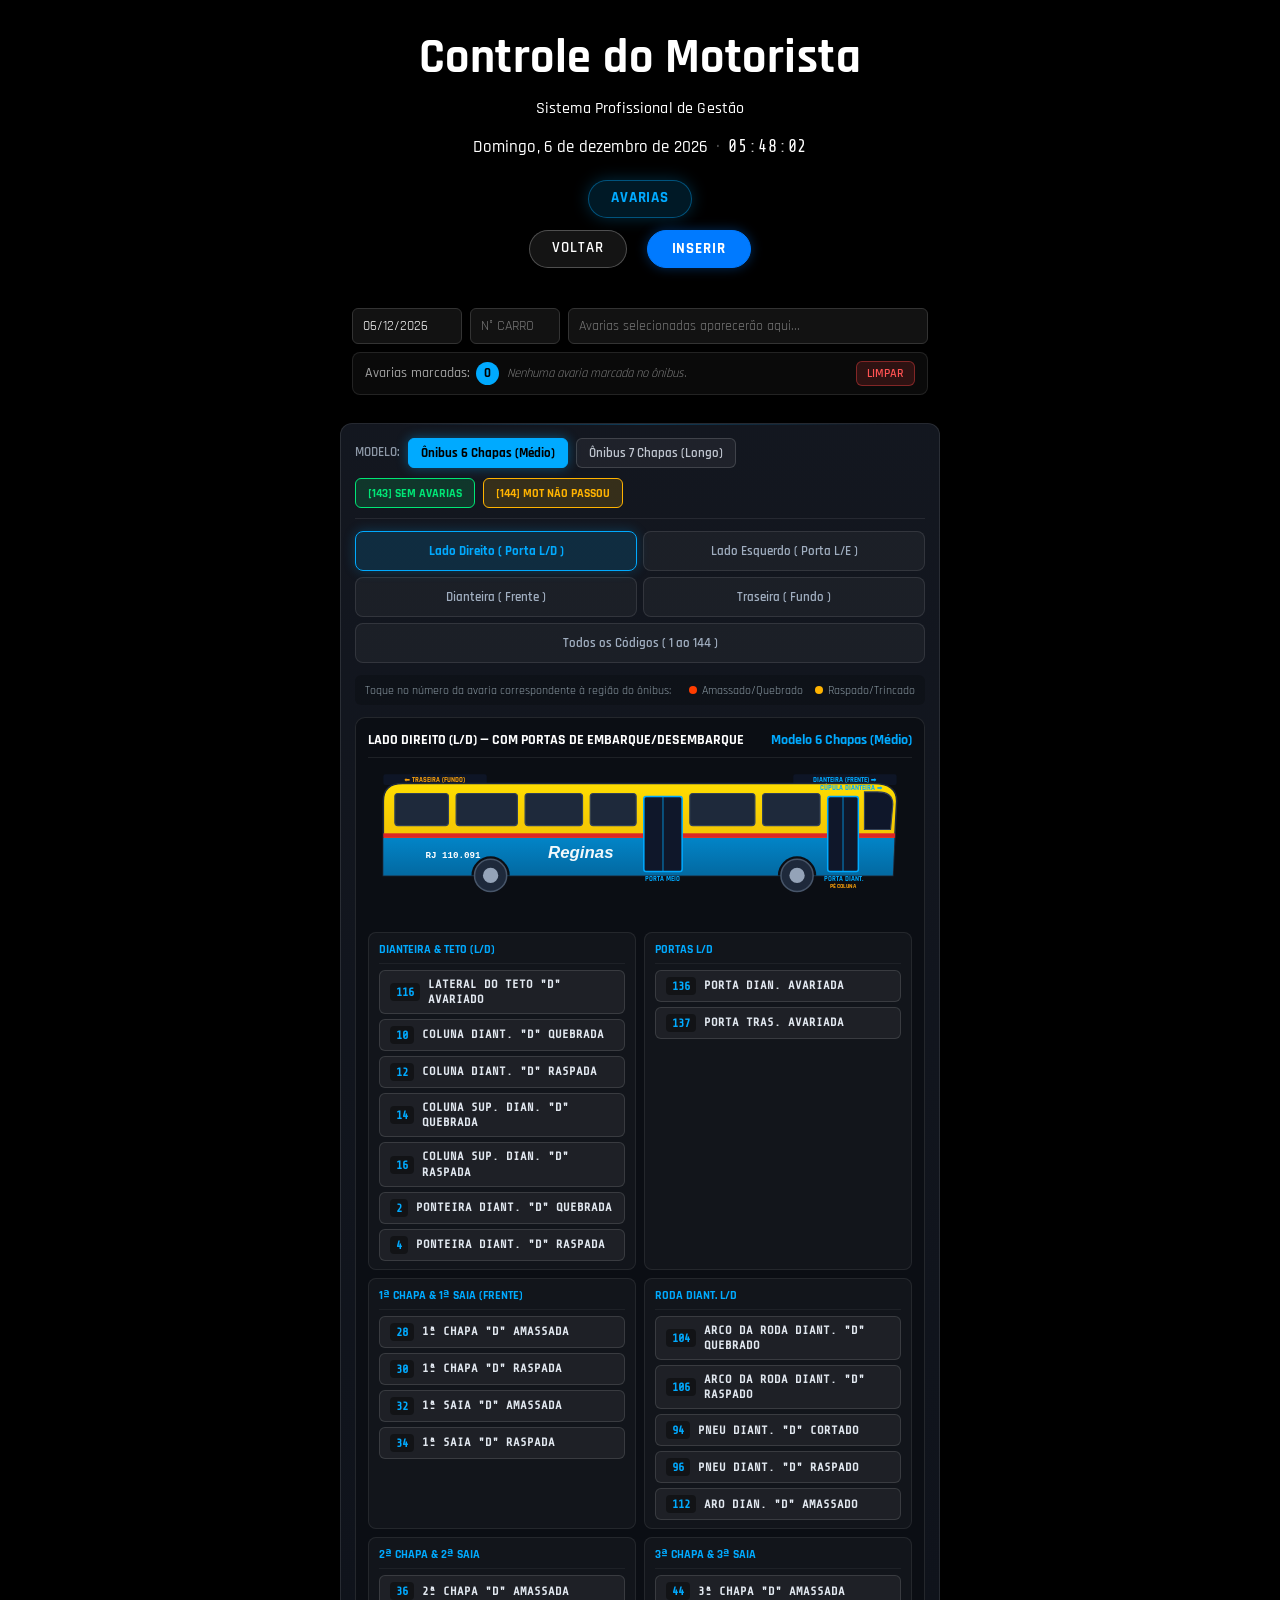
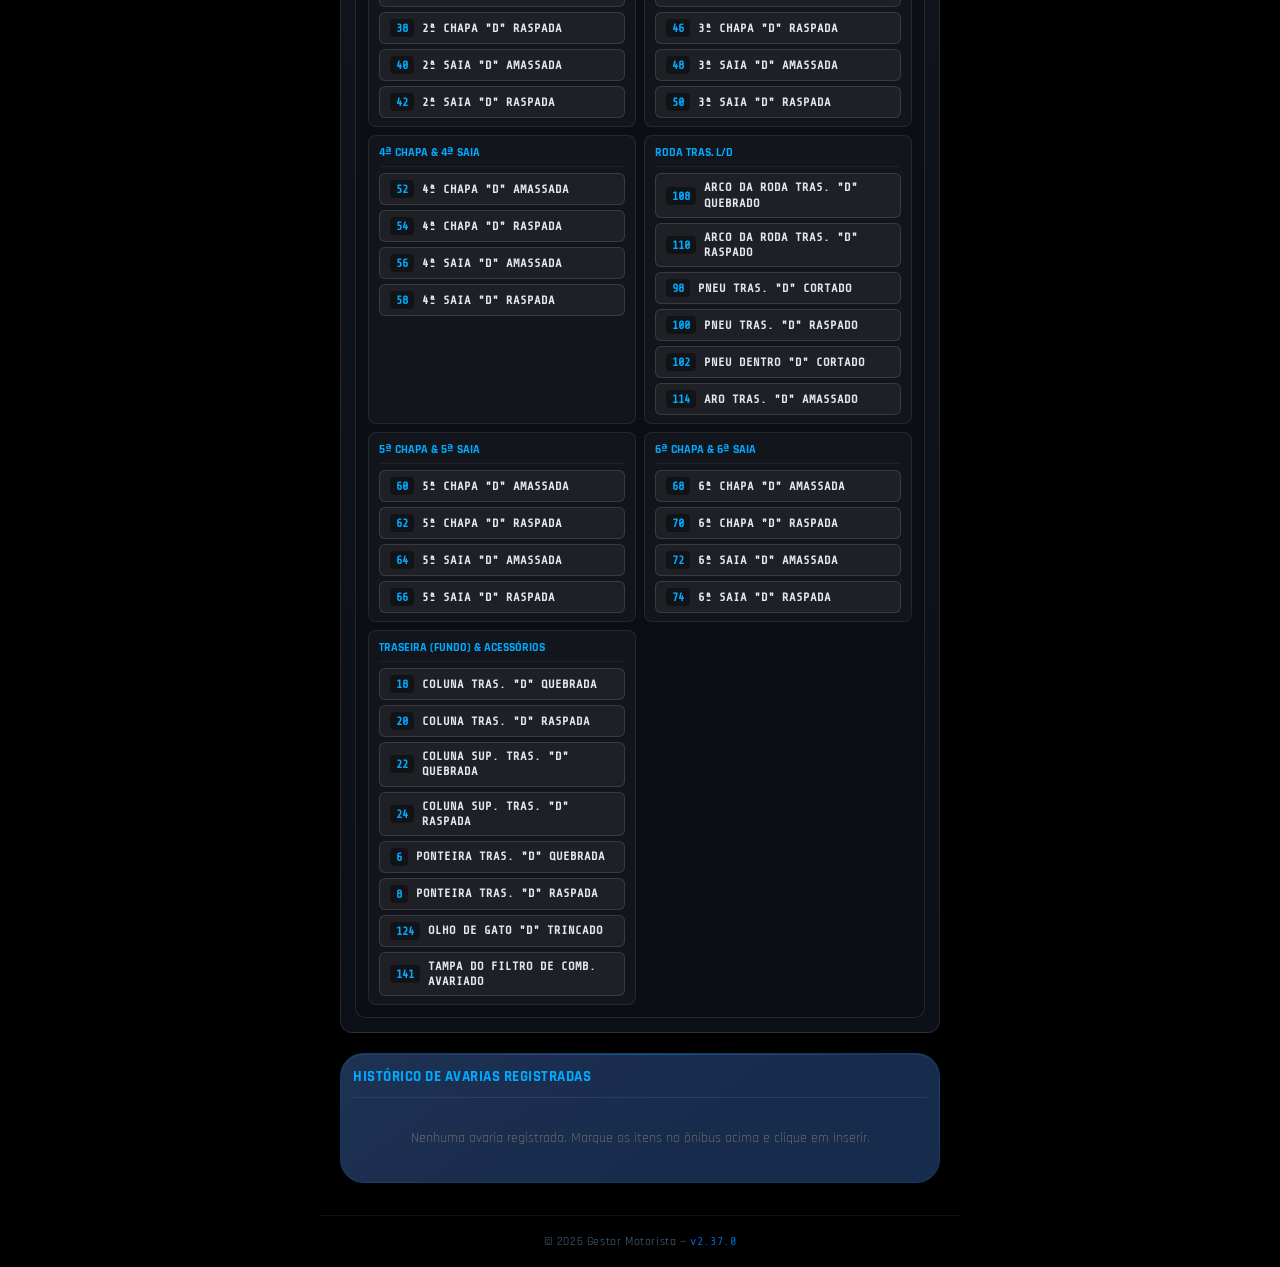
==== avarias.html @ 6214578f "feat: v2.37.0 - modulo de avarias interativo com 144 codigos, campo pagantes e integracao com jornad" ====
<!DOCTYPE html>
<html lang="pt-BR">

<head>
  <!--
    ============================================================
    CONTROLE DO MOTORISTA — Sistema Profissional de Gestão
    Arquivo: avarias.html (Módulo de Avarias Interativo)
    Descrição: Registro e anotação visual de avarias nos veículos
               através de diagramas esquemáticos interativos por clique.
    Arquitetura: Jamstack / GitHub Pages (100% estático)
    ============================================================
  -->

  <meta charset="UTF-8" />
  <meta name="viewport" content="width=device-width, initial-scale=1.0, viewport-fit=cover" />
  <meta http-equiv="X-UA-Compatible" content="IE=edge" />

  <meta name="description" content="Módulo de Avarias Interativo — Controle do Motorista. Gestor Motorista." />
  <meta name="theme-color" content="#000000" />
  <meta name="mobile-web-app-capable" content="yes" />
  <meta name="apple-mobile-web-app-capable" content="yes" />
  <meta name="apple-mobile-web-app-status-bar-style" content="black-translucent" />
  <meta name="apple-mobile-web-app-title" content="Avarias" />

  <title>Controle do Motorista — Avarias</title>

  <link rel="stylesheet" href="style.css" />
</head>

<body>

  <!-- ============================================================
       CABEÇALHO PRINCIPAL — Identidade, Data/Hora e Navegação
       ============================================================ -->
  <header class="app-header" role="banner">

    <!-- Título Principal -->
    <h1 class="app-title">Controle do Motorista</h1>

    <!-- Subtítulo: branco, centralizado -->
    <p class="app-subtitle">Sistema Profissional de Gestão</p>

    <!-- Linha de Informações: Data e Hora Lado a Lado -->
    <div class="datetime-container">
      <span class="app-date" id="dataAtual" aria-label="Data atual">--</span>
      <span class="datetime-separator" aria-hidden="true">•</span>
      <div class="clock-container" id="clockContainer" role="timer" aria-live="off" aria-label="Relógio do sistema anti-fraude">
        <div class="clock-display" id="clockDisplay" aria-label="Horário atual">
          <span class="clock-segment" id="clockHours">--</span>
          <span class="clock-separator" aria-hidden="true">:</span>
          <span class="clock-segment" id="clockMinutes">--</span>
          <span class="clock-separator" aria-hidden="true">:</span>
          <span class="clock-segment clock-segment--seconds" id="clockSeconds">--</span>
        </div>
      </div>
    </div>

    <!-- Ações e Destaque do Topo: Linha 1 (Avarias), Linha 2 (Voltar, Inserir) -->
    <div class="selected-badge-container" id="selectedBadgeContainer" aria-live="polite">
      <span class="selected-badge" id="selectedBadge">AVARIAS</span>
      <div class="topo-acoes-linha">
        <a href="index.html" class="btn-voltar-topo" id="btnVoltarTopo" aria-label="Voltar para a tela inicial">
          VOLTAR
        </a>
        <button type="submit" form="formInserirAvaria" class="btn-inserir-topo" id="btnInserirAvaria" aria-label="Inserir avaria">
          INSERIR
        </button>
      </div>
    </div>

  </header>

  <!-- ============================================================
       SEÇÃO PRINCIPAL — Formulário e Diagrama de Avarias
       ============================================================ -->
  <main class="cards-container" id="cardsContainer" role="main">

    <!-- Barra de Campos: Data, Carro, Descrição da Avaria -->
    <section class="barra-inserir-container" aria-label="Campos de cadastro de avarias">
      <form id="formInserirAvaria" class="form-escala-wrapper">
        <div class="form-escala-row form-avarias-row">
          <input type="text" id="inputAvariaData" class="input-escala col-avaria-data" placeholder="Data" maxlength="10" />
          <input type="text" id="inputAvariaCarro" class="input-escala col-avaria-carro" placeholder="N° Carro" maxlength="15" list="listaCarrosJornadaDatalist" autocomplete="off" required />
          <datalist id="listaCarrosJornadaDatalist"></datalist>
          <input type="text" id="inputAvariaDescricao" class="input-escala col-avaria-descricao" placeholder="Avarias selecionadas aparecerão aqui..." readonly required />
        </div>

        <!-- Seletor Rápido de Carros da Jornada (quando houver trocas de carro/linha) -->
        <div id="containerTrocasCarroJornada" class="avarias-trocas-carro-container" style="display: none;"></div>

        <!-- Barra de resumo das avarias selecionadas e botão de limpeza rápida -->
        <div class="avarias-selecionadas-painel" id="painelAvariasSelecionadas">
          <div class="avarias-selecionadas-rotulo">
            <span>Avarias marcadas:</span>
            <strong id="contadorAvarias">0</strong>
          </div>
          <div class="avarias-tags-container" id="containerTagsAvarias">
            <span class="avarias-tag-empty">Nenhuma avaria marcada no ônibus.</span>
          </div>
          <button type="button" class="btn-limpar-avarias" id="btnLimparAvarias" title="Desmarcar todas as avarias">
            Limpar
          </button>
        </div>
      </form>
    </section>

    <!-- ============================================================
         DIAGRAMA VISUAL E INTERATIVO DO ÔNIBUS
         ============================================================ -->
    <section class="card card--diagrama-avarias" aria-label="Diagrama interativo do ônibus">

      <!-- Seletor de Modelo de Ônibus (6 Chapas vs 7 Chapas) e Atalhos Rápidos -->
      <div class="avarias-top-controles">
        <div class="avarias-modelo-seletor">
          <span class="controle-rotulo">Modelo:</span>
          <button type="button" class="btn-modelo-onibus is-active" id="btnModelo1" data-modelo="1">
            Ônibus 6 Chapas (Médio)
          </button>
          <button type="button" class="btn-modelo-onibus" id="btnModelo2" data-modelo="2">
            Ônibus 7 Chapas (Longo)
          </button>
        </div>

        <!-- Atalhos rápidos 143 (Sem Avarias) e 144 (Mot Não Passou) -->
        <div class="avarias-atalhos-rapidos">
          <button type="button" class="btn-atalho-avaria btn-atalho--sem-avaria" id="btnAtalho143" data-cod="143">
            [143] SEM AVARIAS
          </button>
          <button type="button" class="btn-atalho-avaria btn-atalho--nao-passou" id="btnAtalho144" data-cod="144">
            [144] MOT NÃO PASSOU
          </button>
        </div>
      </div>

      <!-- Abas de Vistas: Linha 1 (L/D e L/E), Linha 2 (Frente e Fundo), Linha 3 (1 ao 144) -->
      <nav class="avarias-vistas-grid" role="tablist" aria-label="Vistas do ônibus">
        <div class="avarias-vistas-row">
          <button type="button" class="avaria-tab-btn is-active" id="tabLadoDireito" data-vista="LD" role="tab" aria-selected="true">
            Lado Direito ( Porta L/D )
          </button>
          <button type="button" class="avaria-tab-btn" id="tabLadoEsquerdo" data-vista="LE" role="tab" aria-selected="false">
            Lado Esquerdo ( Porta L/E )
          </button>
        </div>
        <div class="avarias-vistas-row">
          <button type="button" class="avaria-tab-btn" id="tabDianteira" data-vista="DIAN" role="tab" aria-selected="false">
            Dianteira ( Frente )
          </button>
          <button type="button" class="avaria-tab-btn" id="tabTraseira" data-vista="TRAS" role="tab" aria-selected="false">
            Traseira ( Fundo )
          </button>
        </div>
        <div class="avarias-vistas-row avarias-vistas-row--full">
          <button type="button" class="avaria-tab-btn avaria-tab-btn--full" id="tabListaCompleta" data-vista="LISTA" role="tab" aria-selected="false">
            Todos os Códigos ( 1 ao 144 )
          </button>
        </div>
      </nav>

      <!-- Instrução de Apoio ao Motorista -->
      <div class="avarias-instrucao-barra">
        <span>Toque no número da avaria correspondente à região do ônibus:</span>
        <span class="legenda-cores">
          <span class="legenda-item"><span class="dot-legenda dot--amassado"></span> Amassado/Quebrado</span>
          <span class="legenda-item"><span class="dot-legenda dot--raspado"></span> Raspado/Trincado</span>
        </span>
      </div>

      <!-- CONTAINER DINÂMICO DAS VISTAS DO ÔNIBUS -->
      <div class="avarias-vistas-content" id="containerVistasAvarias">
        <!-- Injetado dinamicamente via script.js -->
      </div>

    </section>

    <!-- CARD BASE — Onde as avarias cadastradas serão exibidas -->
    <article class="card card--base card--escala" id="cardBase" aria-label="Módulo de Avarias">
      <div class="card-base-header">
        <h2 class="card-base-titulo">Histórico de Avarias Registradas</h2>
      </div>
      <div id="listaAvariasContainer" class="lista-escala-container">
        <!-- Itens inseridos aparecem aqui -->
      </div>
    </article>

  </main>

  <!-- ============================================================
       RODAPÉ DA APLICAÇÃO
       ============================================================ -->
  <footer class="app-footer" role="contentinfo">
    <p class="app-footer__text">
      &copy; <span id="footerYear"></span> Gestor Motorista —
      <span class="app-footer__version">v2.33.0</span>
    </p>
  </footer>

  <!-- ============================================================
       IMPORTAÇÃO DOS SCRIPTS MODULARES
       ============================================================ -->
  <script src="versao.js" defer></script>
  <script src="relogio.js" defer></script>
  <script src="script.js" defer></script>

</body>

</html>
---- style.css ----
/*
  ============================================================
  CONTROLE DO MOTORISTA — Sistema Profissional de Gestão
  Arquivo: style.css
  Descrição: Identidade visual completa, sistema de variáveis,
             layout responsivo, detecção de dispositivos via
             classes injetadas pelo JS e estilização dos cards.
  Arquitetura: CSS Vanilla (sem frameworks) — GitHub Pages Ready
  ============================================================
*/


/* ============================================================
   1. IMPORTAÇÃO DE TIPOGRAFIA (Google Fonts)
   Fonte principal: Rajdhani — industrial, legível e moderna.
   Fonte do relógio: Share Tech Mono — aspecto de display LCD.
   ============================================================ */
@import url('https://fonts.googleapis.com/css2?family=Rajdhani:wght@400;500;600;700&family=Share+Tech+Mono&display=swap');


/* ============================================================
   2. VARIÁVEIS GLOBAIS — DESIGN TOKENS
   Paleta escura corporativa com azul industrial e cinza.
   Otimizada para motoristas em ambientes variáveis de luz.
   ============================================================ */
:root {
  /* --- Paleta de Cores Principal --- */
  --color-bg-deep:        #080f1a;  /* Fundo mais profundo (base da página)    */
  --color-bg-surface:     #0d1b2e;  /* Superfície principal (background body)  */
  --color-bg-elevated:    #112240;  /* Superfície elevada (header, seções)     */
  --color-bg-card:        #172b4d;  /* Background dos cards                    */
  --color-bg-card-hover:  #1e3a6a;  /* Background dos cards em hover           */

  /* --- Paleta de Destaque (Azul Elétrico) --- */
  --color-accent-primary:   #00aaff;  /* Azul elétrico — ação primária         */
  --color-accent-secondary: #0066cc;  /* Azul médio — variação secundária      */
  --color-accent-glow:      rgba(0, 170, 255, 0.25); /* Brilho difuso do azul */

  /* --- Cores de Estado --- */
  --color-success:  #00e676;  /* Verde — status OK / relógio ativo             */
  --color-warning:  #ffab00;  /* Âmbar — atenção                               */
  --color-danger:   #ff5252;  /* Vermelho — erro ou alerta crítico             */
  --color-info:     #40c4ff;  /* Azul claro — informação                       */

  /* --- Tipografia --- */
  --color-text-primary:   #e8f0fe;  /* Texto principal — alto contraste        */
  --color-text-secondary: #8baac8;  /* Texto secundário — descritivo           */
  --color-text-muted:     #4a6a8a;  /* Texto silenciado — rodapé, labels       */

  /* --- Bordas e Separadores --- */
  --color-border-subtle:  rgba(0, 170, 255, 0.12);  /* Borda muito sutil      */
  --color-border-medium:  rgba(0, 170, 255, 0.25);  /* Borda média            */
  --color-border-strong:  rgba(0, 170, 255, 0.5);   /* Borda de destaque      */

  /* --- Sombras --- */
  --shadow-card:        0 4px 20px rgba(0, 0, 0, 0.5), 0 0 1px rgba(0, 170, 255, 0.15);
  --shadow-card-hover:  0 8px 32px rgba(0, 0, 0, 0.6), 0 0 20px rgba(0, 170, 255, 0.2);
  --shadow-clock:       0 0 40px rgba(0, 170, 255, 0.3), 0 0 80px rgba(0, 170, 255, 0.1);
  --shadow-header:      0 2px 20px rgba(0, 0, 0, 0.4);
  --shadow-inset:       inset 0 1px 0 rgba(255, 255, 255, 0.05);

  /* --- Bordas Arredondadas --- */
  --radius-sm:   8px;
  --radius-md:   16px;
  --radius-lg:   24px;
  --radius-xl:   32px;
  --radius-pill: 999px;

  /* --- Espaçamentos (escala de 4px) --- */
  --space-1:  0.25rem;   /*  4px */
  --space-2:  0.5rem;    /*  8px */
  --space-3:  0.75rem;   /* 12px */
  --space-4:  1rem;      /* 16px */
  --space-5:  1.25rem;   /* 20px */
  --space-6:  1.5rem;    /* 24px */
  --space-8:  2rem;      /* 32px */
  --space-10: 2.5rem;    /* 40px */
  --space-12: 3rem;      /* 48px */
  --space-16: 4rem;      /* 64px */

  /* --- Tamanhos de Fonte --- */
  --font-xs:   0.75rem;   /* 12px */
  --font-sm:   0.875rem;  /* 14px */
  --font-base: 1rem;      /* 16px */
  --font-lg:   1.125rem;  /* 18px */
  --font-xl:   1.25rem;   /* 20px */
  --font-2xl:  1.5rem;    /* 24px */
  --font-3xl:  1.875rem;  /* 30px */
  --font-4xl:  2.25rem;   /* 36px */
  --font-5xl:  3rem;      /* 48px */

  /* --- Famílias de Fonte --- */
  --font-family-ui:    'Rajdhani', 'Segoe UI', system-ui, sans-serif;
  --font-family-mono:  'Share Tech Mono', 'Courier New', monospace;

  /* --- Transições --- */
  --transition-fast:    150ms ease;
  --transition-normal:  300ms ease;
  --transition-slow:    500ms ease;

  /* --- Dimensões Máximas --- */
  --max-width-content: 640px;  /* Largura máxima em tablets/desktops           */
}


/* ============================================================
   3. RESET E BASE GLOBAL
   Reset normalizado + box-sizing universal para previsibilidade.
   ============================================================ */

/* Box-sizing universal — evita cálculos manuais de largura */
*,
*::before,
*::after {
  box-sizing: border-box;
  margin: 0;
  padding: 0;
}

/* Remove estilos padrão de listas */
ul, ol {
  list-style: none;
}

/* Imagens e mídias não transbordam seus containers */
img, svg, video {
  max-width: 100%;
  display: block;
}

/* Remove sublinhado padrão de links */
a {
  text-decoration: none;
  color: inherit;
}

/* Botões herdam a família de fonte do projeto */
button, input, select, textarea {
  font-family: inherit;
}


/* ============================================================
   4. ELEMENTO RAIZ — <html>
   Define o tamanho base para cálculos rem e scroll suave.
   ============================================================ */
html {
  /* Font-size base: 16px padrão — facilita cálculos rem */
  font-size: 16px;

  /* Scroll suave para âncoras internas */
  scroll-behavior: smooth;

  /* Evita zoom indesejado ao focar inputs em iOS */
  -webkit-text-size-adjust: 100%;
  text-size-adjust: 100%;
}


/* ============================================================
   5. BODY — ESTRUTURA PRINCIPAL E LAYOUT BASE
   Flexbox vertical centralizado. O background usa gradiente
   radial para profundidade visual (efeito vinheta suave).
   ============================================================ */
body {
  /* Família de fonte padrão do sistema */
  font-family: var(--font-family-ui);
  font-size: var(--font-base);
  font-weight: 400;
  line-height: 1.5;
  color: var(--color-text-primary);

  /* Fundo preto puro — sem gradientes */
  background-color: #000000;
  background-image: none;

  /* Layout principal: coluna centralizada */
  display: flex;
  flex-direction: column;
  align-items: center;
  min-height: 100vh;
  min-height: 100dvh; /* Dynamic Viewport Height — melhor em mobile */

  /* Padding com suporte a safe-area (notch do iPhone) */
  padding-top: env(safe-area-inset-top, 0px);
  padding-right: env(safe-area-inset-right, 0px);
  padding-bottom: env(safe-area-inset-bottom, var(--space-8));
  padding-left: env(safe-area-inset-left, 0px);

  /* Evita overflow horizontal indesejado */
  overflow-x: hidden;

  /* Melhora a renderização de fontes */
  -webkit-font-smoothing: antialiased;
  -moz-osx-font-smoothing: grayscale;
}


/* ============================================================
   6. CABEÇALHO — .app-header
   Área de identidade: logo, título e subtítulo.
   ============================================================ */
.app-header {
  display: flex;
  flex-direction: column;
  align-items: center;         /* centraliza o bloco na página */
  justify-content: center;
  gap: var(--space-3);
  padding: var(--space-8) var(--space-6) var(--space-10);
  width: 100%;
  text-align: center;
}


.app-logo {
  color: var(--color-accent-primary);
  filter: drop-shadow(0 0 8px var(--color-accent-glow));
  transition: filter var(--transition-normal);
  animation: pulse-glow 3s ease-in-out infinite;
}

/* Título principal — branco, bold, limpo */
.app-title {
  font-size: var(--font-4xl);
  font-weight: 700;
  letter-spacing: 0.01em;
  line-height: 1.1;

  /* Branco sólido — sem gradiente */
  color: #ffffff;
  background: none;
  -webkit-background-clip: unset;
  -webkit-text-fill-color: unset;
  background-clip: unset;
}

/* Subtítulo — branco puro, centralizado, igual ao título */
.app-subtitle {
  font-size: var(--font-base);
  font-weight: 500;
  letter-spacing: 0.01em;
  text-align: center;

  /* Garante branco em todos os browsers, incluindo WebKit */
  color: #ffffff;
  -webkit-text-fill-color: #ffffff;
}

/* ============================================================
   7. BARRA DE DATA E HORA — .datetime-container
   Data e Relógio lado a lado, mesmo tamanho proporcional e harmonia.
   ============================================================ */
.datetime-container {
  display: flex;
  align-items: center;
  justify-content: center;
  flex-wrap: wrap;
  gap: 8px;
  margin-top: 6px;
  padding: 0;
  width: 100%;
}

/* Data Atual por Extenso — branca e alinhada */
.app-date {
  font-size: 1.05rem;
  font-weight: 500;
  letter-spacing: 0.01em;
  color: #ffffff;
  -webkit-text-fill-color: #ffffff;
  text-align: center;
  line-height: 1;
}

/* Separador elegante entre data e hora */
.datetime-separator {
  color: rgba(255, 255, 255, 0.4);
  font-size: 0.85rem;
  user-select: none;
  line-height: 1;
  display: inline-flex;
  align-items: center;
}

/* Container do Relógio Integrado */
.clock-container {
  display: inline-flex;
  align-items: center;
  gap: 0;
  margin: 0;
  padding: 0;
  background: none;
  border: none;
  border-radius: 0;
  box-shadow: none;
}

/* Display principal do relógio — HH:MM:SS */
.clock-display {
  display: inline-flex;
  align-items: center;
  gap: 1px;
  font-family: var(--font-family-mono);
  line-height: 1;
}

/* Segmentos individuais — mesmo tamanho proporcional da data */
.clock-segment {
  font-size: 1.05rem;
  font-weight: 500;
  letter-spacing: 0.02em;
  color: #ffffff;          /* Branco */
  text-shadow: none;
  min-width: 2ch;
  text-align: center;
  line-height: 1;
  transition: color var(--transition-fast);
}

/* Segmento de Segundos — branco */
.clock-segment--seconds {
  font-size: 1.05rem;
  color: #ffffff;
  opacity: 1;
  align-self: center;
  padding-bottom: 0;
  line-height: 1;
}

/* Separadores ":" — branco */
.clock-separator {
  font-size: 1.05rem;
  color: #ffffff;
  opacity: 0.8;
  font-family: var(--font-family-mono);
  user-select: none;
  line-height: 1;
  animation: blink-separator 1s step-end infinite;
}

/* Container de Ações do Topo: Linha 1 (Badge do Módulo) e Linha 2 (VOLTAR e INSERIR) */
.selected-badge-container {
  display: flex;
  flex-direction: column;
  justify-content: center;
  align-items: center;
  gap: 12px;
  margin-top: var(--space-3);
  width: 100%;
  animation: fade-slide-in 0.3s ease forwards;
}

.topo-acoes-linha {
  display: flex;
  align-items: center;
  justify-content: center;
  gap: 20px;
  flex-wrap: wrap;
}

/* Botão Inserir no Topo */
.btn-inserir-topo {
  display: inline-flex;
  align-items: center;
  justify-content: center;
  background-color: #007aff;
  color: #ffffff;
  border: 1px solid #007aff;
  border-radius: var(--radius-pill);
  font-size: 0.95rem;
  font-weight: 700;
  font-family: var(--font-family-ui);
  letter-spacing: 0.06em;
  text-transform: uppercase;
  padding: 0 24px;
  height: 38px;
  min-height: 38px;
  cursor: pointer;
  white-space: nowrap;
  box-sizing: border-box;
  transition: all var(--transition-fast);
  -webkit-tap-highlight-color: transparent;
  box-shadow: 0 0 12px rgba(0, 122, 255, 0.35);
}

.btn-inserir-topo:hover {
  background-color: #0056b3;
  border-color: #0056b3;
  box-shadow: 0 0 16px rgba(0, 122, 255, 0.5);
}

.btn-inserir-topo:active {
  transform: scale(0.96);
  opacity: 0.9;
}

/* Badge ESCALA */
.selected-badge {
  display: inline-flex;
  align-items: center;
  justify-content: center;
  background: rgba(0, 170, 255, 0.15);
  border: 1px solid rgba(0, 170, 255, 0.4);
  color: #00aaff;
  font-size: 0.95rem;
  font-weight: 700;
  letter-spacing: 0.06em;
  text-transform: uppercase;
  padding: 0 22px;
  height: 38px;
  min-height: 38px;
  border-radius: var(--radius-pill);
  box-shadow: 0 0 16px rgba(0, 170, 255, 0.25);
  box-sizing: border-box;
}

/* Botão Voltar no Topo */
.btn-voltar-topo {
  display: inline-flex;
  align-items: center;
  justify-content: center;
  background: rgba(255, 255, 255, 0.08);
  border: 1px solid rgba(255, 255, 255, 0.25);
  color: #ffffff;
  font-size: 0.95rem;
  font-weight: 600;
  font-family: var(--font-family-ui);
  letter-spacing: 0.06em;
  text-transform: uppercase;
  padding: 0 22px;
  height: 38px;
  min-height: 38px;
  border-radius: var(--radius-pill);
  cursor: pointer;
  box-sizing: border-box;
  transition: all var(--transition-fast);
  -webkit-tap-highlight-color: transparent;
}

.btn-voltar-topo:hover {
  background: rgba(255, 255, 255, 0.15);
  border-color: rgba(255, 255, 255, 0.5);
}

.btn-voltar-topo:active {
  transform: scale(0.95);
  background: rgba(255, 59, 48, 0.2);
  border-color: rgba(255, 59, 48, 0.6);
  color: #ff5252;
}

/* Badge de status abaixo do relógio */
.clock-badge {
  display: flex;
  align-items: center;
  gap: var(--space-2);
  padding: var(--space-1) var(--space-3);

  background: rgba(0, 230, 118, 0.08);
  border: 1px solid rgba(0, 230, 118, 0.2);
  border-radius: var(--radius-pill);
}

/* Ponto animado do badge */
.clock-badge__dot {
  width: 8px;
  height: 8px;
  border-radius: 50%;
  background: var(--color-success);
  box-shadow: 0 0 6px var(--color-success);
  animation: pulse-dot 2s ease-in-out infinite;
  flex-shrink: 0;
}

/* Texto do badge */
.clock-badge__text {
  font-size: var(--font-xs);
  font-weight: 600;
  letter-spacing: 0.08em;
  text-transform: uppercase;
  color: var(--color-success);
}


/* ============================================================
   8. CONTAINER DE CARDS — .cards-container
   Layout principal das seções de conteúdo futuras.
   ============================================================ */
.cards-container {
  /* Flex column para empilhar cards verticalmente (padrão mobile) */
  display: flex;
  flex-direction: column;
  gap: var(--space-5);

  /* Padding lateral responsivo e largura máxima */
  width: 100%;
  max-width: var(--max-width-content);
  padding: 0 var(--space-5) var(--space-8);
}


/* ============================================================
   9. CARD BASE — .card
   Componente visual fundamental do sistema.
   Design: profundidade, bordas, sombra e cantos suavizados.
   ============================================================ */
.card {
  /* Background elevado com gradiente sutil */
  background:
    linear-gradient(145deg, rgba(255, 255, 255, 0.03) 0%, transparent 60%),
    var(--color-bg-card);

  /* Cantos suavizados — aspecto de app nativo */
  border-radius: var(--radius-lg);

  /* Borda sutil para definição visual */
  border: 1px solid var(--color-border-subtle);

  /* Sombra de profundidade com leve brilho azul */
  box-shadow: var(--shadow-card);

  /* Inset highlight no topo (efeito de luz) */
  box-shadow:
    var(--shadow-card),
    var(--shadow-inset);

  /* Padding interno */
  padding: var(--space-6);

  /* Transição para hover interativo (quando conteúdo for adicionado) */
  transition:
    box-shadow var(--transition-normal),
    transform var(--transition-normal),
    background var(--transition-normal);

  /* Posição relativa para pseudo-elementos */
  position: relative;
  overflow: hidden;
}

/* Linha de destaque no topo do card */
.card::before {
  content: '';
  position: absolute;
  top: 0;
  left: 10%;
  right: 10%;
  height: 1px;
  background: linear-gradient(90deg, transparent, var(--color-border-medium), transparent);
}

/* Card base: altura mínima para ser visível mesmo sem conteúdo */
.card--base {
  min-height: 120px;
}

/* Hover no card — feedback visual */
.card:hover {
  background:
    linear-gradient(145deg, rgba(255, 255, 255, 0.05) 0%, transparent 60%),
    var(--color-bg-card-hover);
  box-shadow: var(--shadow-card-hover);
  transform: translateY(-2px);
}

/* Grid de Botões dentro do Card */
.card-buttons-grid {
  display: flex;
  flex-direction: column;
  gap: var(--space-3);
  width: 100%;
}

.card-buttons-row {
  display: flex;
  flex-direction: row;
  flex-wrap: wrap;
  align-items: center;
  gap: var(--space-3);
  width: 100%;
}

/* Botão de Ação dentro do Card (tamanho exato da palavra) */
.btn-card-action {
  width: auto;
  min-width: fit-content;
  min-height: 42px;
  background-color: #172b4d;
  color: #ffffff;
  border: 1px solid rgba(0, 170, 255, 0.25);
  border-radius: var(--radius-md);
  font-size: 1rem;
  font-weight: 600;
  font-family: var(--font-family-ui);
  letter-spacing: 0.02em;
  cursor: pointer;
  display: inline-flex;
  align-items: center;
  justify-content: center;
  padding: 8px 20px;
  transition: all var(--transition-fast);
  -webkit-tap-highlight-color: transparent;
}

.btn-card-action:hover {
  background-color: #1e3a6a;
  border-color: var(--color-accent-primary);
  box-shadow: 0 0 12px rgba(0, 170, 255, 0.3);
}

.btn-card-action:active {
  transform: scale(0.98);
  background-color: var(--color-accent-secondary);
}

.btn-card-action.is-active {
  background-color: var(--color-accent-secondary);
  border-color: var(--color-accent-primary);
  box-shadow: 0 0 16px rgba(0, 170, 255, 0.4);
}

/* ============================================================
   10. BARRA DE INSERÇÃO ACIMA DO CARD (MÓDULO ESCALA)
   ============================================================ */
.barra-inserir-container {
  width: 100%;
  padding: 0 12px;
  margin-bottom: var(--space-2);
}

.card--escala {
  padding: 12px;
}

/* Card de cada item inserido na escala */
.item-escala-card {
  background-color: rgba(255, 255, 255, 0.03);
  border: 1px solid rgba(255, 255, 255, 0.08);
  padding: 10px 12px;
  border-radius: 8px;
  color: #ffffff;
  box-sizing: border-box;
  display: flex;
  flex-direction: column;
  gap: 6px;
}

/* Linhas dentro do item — espelham o layout do formulário */
.item-escala-row {
  display: grid;
  gap: 8px;
  align-items: center;
  width: 100%;
}

.item-escala-row--top {
  grid-template-columns: 110px 80px 1fr 28px;
}

.item-escala-row--bottom {
  grid-template-columns: 80px 1.4fr 85px 1fr;
}

/* ============================================================
   10b. MÓDULO LINHAS — Formulário e Itens
   ============================================================ */

/* Linha do formulário de cadastro de linhas (Nº + Nome + Local Saída) */
.form-linhas-row {
  display: grid;
  grid-template-columns: 100px 1fr 1fr;
  gap: 8px;
  align-items: center;
  width: 100%;
}

/* Card de cada linha cadastrada */
.item-linha-card {
  display: grid;
  grid-template-columns: 100px 1fr 1fr 28px;
  gap: 8px;
  align-items: center;
  background-color: rgba(255, 255, 255, 0.03);
  border: 1px solid rgba(255, 255, 255, 0.08);
  padding: 10px 12px;
  border-radius: 8px;
  color: #ffffff;
  box-sizing: border-box;
}

.dado-escala.col-linha-num-dado {
  color: #00aaff;
  font-weight: 700;
  font-family: var(--font-family-mono);
}

.dado-escala.col-linha-nome-dado {
  color: #ffffff;
  font-weight: 500;
}

/* Campo Nº da Linha — forçar caixa alta via CSS */
.col-linha-num-cadastro,
.col-linha-num {
  text-transform: uppercase;
}

/* ============================================================
   10b2. MÓDULO JORNADA — Formulário e Itens
   ============================================================ */

/* Linha 1 do formulário de jornada (Semana + Data + Hora Pegada) */
.form-jornada-row--top {
  display: grid;
  grid-template-columns: 1fr auto auto;
  gap: 8px;
  align-items: center;
  width: 100%;
}

.col-jornada-data {
  min-width: 90px;
  max-width: 110px;
}

.col-jornada-hora {
  min-width: 100px;
  max-width: 120px;
}

/* Linha 2 do formulário de jornada (Matrícula + Motorista) */
.form-jornada-row--motorista {
  display: grid;
  grid-template-columns: 100px 1fr;
  gap: 8px;
  align-items: center;
  width: 100%;
}

.col-jornada-matricula {
  min-width: 80px;
  max-width: 120px;
}

/* Linha de botões de troca rápida (Troca Linha, Troca Carro, Troca linha e Carro) */
.form-jornada-row--botoes-troca {
  display: grid;
  grid-template-columns: 1fr 1fr 1.25fr;
  gap: 8px;
  align-items: center;
  width: 100%;
  margin: 3px 0;
}

.btn-jornada-troca-direto {
  min-height: 38px;
  background: linear-gradient(180deg, #102a45 0%, #081627 100%);
  color: #00d0ff;
  border: 1px solid rgba(0, 170, 255, 0.4);
  border-radius: var(--radius-md);
  font-size: 0.84rem;
  font-weight: 700;
  font-family: var(--font-family-ui);
  letter-spacing: 0.02em;
  cursor: pointer;
  display: inline-flex;
  align-items: center;
  justify-content: center;
  text-align: center;
  padding: 6px 8px;
  transition: all var(--transition-fast);
  -webkit-tap-highlight-color: transparent;
  box-shadow: 0 2px 6px rgba(0, 0, 0, 0.35);
  white-space: nowrap;
}

.btn-jornada-troca-direto:hover {
  background: linear-gradient(180deg, #173b61 0%, #0c213a 100%);
  border-color: #00e676;
  color: #ffffff;
  box-shadow: 0 0 10px rgba(0, 230, 118, 0.35);
}

.btn-jornada-troca-direto:active {
  transform: scale(0.97);
  background: #00aaff;
  color: #000000;
}

@media (max-width: 380px) {
  .form-jornada-row--botoes-troca {
    grid-template-columns: 1fr 1fr 1fr;
    gap: 4px;
  }
  .btn-jornada-troca-direto {
    font-size: 0.72rem;
    padding: 6px 2px;
  }
}

/* Linha 3 do formulário de jornada (Linha + Nome da Linha) */
.form-jornada-row--middle {
  display: grid;
  grid-template-columns: auto 1fr;
  gap: 8px;
  align-items: center;
  width: 100%;
}

.col-jornada-linha {
  min-width: 80px;
  max-width: 120px;
}

/* Linha 4 do formulário de jornada (Sigla + Nº Carro + Placa) */
.form-jornada-row--carro {
  display: grid;
  grid-template-columns: 80px 100px 1fr;
  gap: 8px;
  align-items: center;
  width: 100%;
}

.col-jornada-carro-sigla,
.col-jornada-carro-numero,
.col-jornada-carro-placa {
  text-transform: uppercase;
}

/* ============================================================
   Inputs do Formulário de Jornada — Padrão Visual Idêntico à Imagem 2
   (Bordas azul ciano com brilho, fundo navy translúcido e texto cyan para carro)
   ============================================================ */
#formInserirJornada .input-escala,
.form-jornada-row--carro input,
.form-jornada-row--km input,
.form-jornada-row--bottom input,
.carro-anterior-item input,
.linha-anterior-item input {
  background-color: rgba(10, 24, 42, 0.85) !important;
  border: 1px solid rgba(0, 170, 255, 0.5) !important;
  color: #ffffff !important;
  box-shadow: inset 0 0 6px rgba(0, 170, 255, 0.08);
}

#formInserirJornada .input-escala::placeholder,
.carro-anterior-item input::placeholder {
  color: #557799 !important;
}

#formInserirJornada .input-escala:focus,
.carro-anterior-item input:focus {
  border-color: #00e5ff !important;
  box-shadow: 0 0 10px rgba(0, 229, 255, 0.4), inset 0 0 6px rgba(0, 229, 255, 0.15) !important;
}

/* Destaque no Número do Carro (Ativo e Anteriores — ciano brilhante) */
#inputJornadaCarroNumero,
.col-jornada-carro-numero,
.linha-anterior-item input:first-child,
.carro-anterior-item input:nth-child(2) {
  color: #00e5ff !important;
  font-weight: 700 !important;
}

/* KM Rodado em verde neon */
#inputKmPainelRodado,
#inputKmTacoRodado,
.col-jornada-km--rodado,
.carro-anterior-item input.col-jornada-km--rodado {
  color: #00e676 !important;
  font-weight: 700 !important;
}

/* Linhas de KM Painel e KM Tacógrafo (3 colunas proporcionais) */
.form-jornada-row--km {
  display: grid;
  grid-template-columns: 1fr 1fr 1fr;
  gap: 8px;
  align-items: center;
  width: 100%;
}

.col-jornada-km {
  font-family: var(--font-family-mono);
}

.col-jornada-km--rodado {
  color: #00e676;
  font-weight: 700;
}

/* Divisor sutil em destaque (Linha neon ciano com efeito gradiente — Imagem 2) */
.jornada-divisor-linha {
  width: 100%;
  height: 1px;
  background: linear-gradient(90deg, transparent 0%, rgba(0, 170, 255, 0.6) 50%, transparent 100%);
  box-shadow: 0 0 8px rgba(0, 170, 255, 0.4);
  margin: 6px 0;
}

/* Linha 7 do formulário de jornada (Avarias — largura total) */
.form-jornada-row--bottom {
  display: grid;
  grid-template-columns: 1fr;
  gap: 8px;
  align-items: center;
  width: 100%;
}

/* Card de cada jornada cadastrada */
.item-jornada-card {
  background-color: rgba(255, 255, 255, 0.03);
  border: 1px solid rgba(255, 255, 255, 0.08);
  padding: 10px 12px;
  border-radius: 8px;
  color: #ffffff;
  box-sizing: border-box;
  display: flex;
  flex-direction: column;
  gap: 6px;
  cursor: pointer;
  transition: border-color 0.2s ease, box-shadow 0.2s ease, background-color 0.2s ease;
}

.item-jornada-card:hover {
  border-color: rgba(230, 81, 0, 0.45);
  background-color: rgba(255, 255, 255, 0.05);
}

.item-jornada-card--editando {
  border-color: #e65100 !important;
  box-shadow: 0 0 12px rgba(230, 81, 0, 0.35);
  background-color: rgba(230, 81, 0, 0.07) !important;
}

/* Linhas dentro do item de jornada */
.item-jornada-row {
  display: grid;
  gap: 8px;
  align-items: center;
  width: 100%;
}

.item-jornada-row--top {
  grid-template-columns: 1fr auto auto 28px;
}

.item-jornada-row--motorista {
  grid-template-columns: 100px 1fr;
}

.item-jornada-row--middle {
  grid-template-columns: auto 1fr;
}

.item-jornada-row--carro {
  grid-template-columns: 80px 100px 1fr;
}

.item-jornada-row--km {
  display: grid;
  grid-template-columns: 1fr 1fr 1fr;
  gap: 8px;
  align-items: center;
  width: 100%;
}

.col-jornada-km-box {
  display: flex;
  flex-direction: column;
  gap: 2px;
}

.col-jornada-km-tag {
  font-size: 0.7rem;
  color: #888888;
  text-transform: uppercase;
  letter-spacing: 0.5px;
}

.col-jornada-km-val {
  font-family: var(--font-family-mono);
  font-weight: 600;
  color: #ffffff;
}

.col-jornada-km-val--rodado {
  color: #00e676;
  font-weight: 700;
}

.item-jornada-row--bottom {
  grid-template-columns: 1fr;
}

.col-jornada-carro-sigla-dado {
  color: #00aaff;
  font-weight: 700;
  font-family: var(--font-family-mono);
  text-transform: uppercase;
}

.col-jornada-carro-numero-dado {
  color: #ffffff;
  font-weight: 600;
  font-family: var(--font-family-mono);
  text-transform: uppercase;
}

.col-jornada-carro-placa-dado {
  color: #00e676;
  font-weight: 700;
  font-family: var(--font-family-mono);
  text-transform: uppercase;
}

.col-jornada-matricula-dado {
  color: #00aaff;
  font-weight: 700;
  font-family: var(--font-family-mono);
}

.col-jornada-motorista-dado {
  color: #ffffff;
  font-weight: 500;
}

.col-jornada-semana-dado {
  color: #ffffff;
  font-weight: 500;
}

.col-jornada-data-dado {
  color: #00aaff;
  font-weight: 700;
  font-family: var(--font-family-mono);
}

.col-jornada-hora-dado {
  color: #00e676;
  font-weight: 700;
  font-family: var(--font-family-mono);
}

.col-jornada-linha-dado {
  color: #00aaff;
  font-weight: 700;
  font-family: var(--font-family-mono);
}

.col-jornada-linhanome-dado {
  color: #ffffff;
  font-weight: 500;
}

.col-jornada-avarias-dado {
  color: #ffab00;
  font-weight: 500;
  font-style: italic;
}

/* --- Novos Campos de Pontos de Jornada e Viagem --- */

.form-jornada-row--dupla {
  display: grid;
  grid-template-columns: 1fr 1fr;
  gap: 8px;
  align-items: stretch;
  width: 100%;
}

.form-jornada-row--viagem {
  display: grid;
  grid-template-columns: repeat(7, minmax(78px, 1fr));
  gap: 6px;
  align-items: stretch;
  width: 100%;
  overflow-x: auto;
  -webkit-overflow-scrolling: touch;
  scrollbar-width: none;
  -ms-overflow-style: none;
  padding-bottom: 2px;
}

.form-jornada-row--viagem::-webkit-scrollbar {
  display: none;
  width: 0;
  height: 0;
}

.jornada-ponto-col {
  display: flex;
  flex-direction: column;
  gap: 4px;
  min-width: 0;
}

.btn-jornada-hora {
  background: linear-gradient(180deg, #162a4a 0%, #0d1b2e 100%);
  border: 1px solid rgba(0, 170, 255, 0.35);
  color: #e8f0fe;
  font-family: var(--font-family-ui);
  font-size: 0.78rem;
  font-weight: 700;
  letter-spacing: 0.02em;
  padding: 6px 4px;
  border-radius: 6px;
  cursor: pointer;
  display: flex;
  align-items: center;
  justify-content: center;
  text-align: center;
  min-height: 38px;
  line-height: 1.15;
  box-shadow: 0 2px 6px rgba(0, 0, 0, 0.3);
  transition: background 0.15s, border-color 0.15s, transform 0.1s, box-shadow 0.15s;
  -webkit-tap-highlight-color: transparent;
  user-select: none;
}

.btn-jornada-hora:hover {
  background: linear-gradient(180deg, #1e3a6a 0%, #112240 100%);
  border-color: var(--color-accent-primary);
  box-shadow: 0 0 10px rgba(0, 170, 255, 0.35);
}

.btn-jornada-hora:active {
  transform: scale(0.96);
  background: var(--color-accent-secondary);
  border-color: var(--color-accent-primary);
}

/* Botão estático sem ação interativa */
.btn-jornada-hora--static {
  cursor: default;
  background: #112240;
  border: 1px solid rgba(255, 255, 255, 0.15);
  color: #8baac8;
  pointer-events: none;
  font-weight: 700;
}

/* Botão Roletas — ação para abrir nova sessão */
.btn-jornada-hora--roleta {
  cursor: pointer;
  background: linear-gradient(180deg, #1b3860 0%, #102440 100%);
  border: 1px solid rgba(0, 170, 255, 0.5);
  color: #00aaff;
  font-weight: 700;
  display: flex;
  align-items: center;
  justify-content: center;
  gap: 4px;
}

.btn-jornada-hora--roleta:hover {
  background: linear-gradient(180deg, #234b82 0%, #17355e 100%);
  border-color: var(--color-accent-primary);
  box-shadow: 0 0 12px rgba(0, 170, 255, 0.5);
  color: #ffffff;
}

.btn-jornada-hora--roleta:active {
  transform: scale(0.96);
  background: var(--color-accent-secondary);
}

.badge-add-sessao {
  background: rgba(0, 170, 255, 0.25);
  border: 1px solid #00aaff;
  border-radius: 50%;
  width: 14px;
  height: 14px;
  display: inline-flex;
  align-items: center;
  justify-content: center;
  font-size: 0.7rem;
  line-height: 1;
  font-weight: 700;
  color: #ffffff;
}

/* Tabela de Viagem e Roletas (Header com Botões + Linhas de Inputs Empilhadas) */
.jornada-tabela-viagem-container {
  width: 100%;
  max-width: 100%;
  overflow: hidden;
  padding-bottom: 2px;
  display: flex;
  flex-direction: column;
  gap: 4px;
  box-sizing: border-box;
}

.jornada-tabela-viagem-container::-webkit-scrollbar {
  display: none;
  width: 0;
  height: 0;
}

.form-jornada-row--viagem-header {
  display: grid;
  grid-template-columns: repeat(8, minmax(0, 1fr));
  gap: 3px;
  align-items: stretch;
  width: 100%;
  box-sizing: border-box;
}

.form-jornada-row--viagem-header .btn-jornada-hora {
  font-family: var(--font-family-ui);
  font-size: 0.58rem;
  font-weight: 700;
  letter-spacing: normal;
  padding: 3px 1px;
  min-height: 38px;
  line-height: 1.05;
  white-space: normal;
  word-break: break-word;
  overflow-wrap: break-word;
  hyphens: auto;
  text-align: center;
  min-width: 0;
  box-sizing: border-box;
}

.form-jornada-row--viagem-header .btn-jornada-hora--roleta {
  gap: 2px;
}

.form-jornada-row--viagem-header .badge-add-sessao {
  width: 11px;
  height: 11px;
  font-size: 0.58rem;
  flex-shrink: 0;
}

.container-linhas-roletas {
  display: flex;
  flex-direction: column;
  gap: 4px;
  width: 100%;
  box-sizing: border-box;
}

.form-jornada-row--viagem-dados {
  display: grid;
  grid-template-columns: repeat(8, minmax(0, 1fr));
  gap: 3px;
  align-items: center;
  width: 100%;
  box-sizing: border-box;
  animation: linhaViagemFadeIn 0.2s ease-out;
}

@keyframes linhaViagemFadeIn {
  from {
    opacity: 0;
    transform: translateY(-4px);
  }
  to {
    opacity: 1;
    transform: translateY(0);
  }
}

.form-jornada-row--viagem-dados .input-escala {
  height: 34px;
  padding: 4px 1px;
  min-width: 0;
  width: 100%;
  box-sizing: border-box;
  text-align: center;
}

/* Campo de texto de horário dos pontos */
.col-jornada-hora-ponto {
  font-family: var(--font-family-mono);
  text-align: center;
  font-size: 0.74rem;
  letter-spacing: -0.02em;
  color: #00e676;
  font-weight: 700;
  padding: 4px 1px;
  height: 34px;
  min-width: 0;
  width: 100%;
  box-sizing: border-box;
}

.col-jornada-hora-ponto::placeholder {
  color: #556677;
  text-align: center;
  font-family: var(--font-family-mono);
  font-size: 0.72rem;
}

.col-jornada-hora-ponto[readonly] {
  cursor: default;
  user-select: none;
  background-color: #0b1523;
  border-color: rgba(0, 170, 255, 0.2);
}

.col-jornada-hora-ponto[readonly]:focus {
  border-color: rgba(0, 170, 255, 0.2);
  box-shadow: none;
  outline: none;
}

/* Campo de Carro na tabela de viagem */
.col-jornada-carro-viagem {
  font-family: var(--font-family-mono);
  text-align: center;
  font-size: 0.70rem;
  letter-spacing: -0.04em;
  font-weight: 700;
  color: #00e676;
  padding: 4px 1px;
  height: 34px;
  min-width: 0;
  width: 100%;
  box-sizing: border-box;
  background-color: #0b1523;
  border-color: rgba(0, 170, 255, 0.2);
  cursor: default;
  user-select: none;
}

.col-jornada-carro-viagem::placeholder {
  color: #556677;
  text-align: center;
  font-family: var(--font-family-mono);
}

.col-jornada-carro-viagem:focus {
  border-color: rgba(0, 170, 255, 0.2);
  box-shadow: none;
  outline: none;
}

/* Campo de Roletas */
.col-jornada-roletas {
  font-family: var(--font-family-mono);
  text-align: center;
  font-size: 0.76rem;
  letter-spacing: -0.02em;
  padding: 4px 1px;
  height: 34px;
  min-width: 0;
  width: 100%;
  box-sizing: border-box;
}

.col-jornada-roletas::placeholder {
  text-align: center;
}

/* Micro-animação ao carimbar horário automaticamente */
@keyframes pontoPreenchidoPulse {
  0% { transform: scale(1); box-shadow: 0 0 0 rgba(0, 230, 118, 0.8); }
  50% { transform: scale(1.03); box-shadow: 0 0 12px rgba(0, 230, 118, 0.6); }
  100% { transform: scale(1); box-shadow: 0 0 0 rgba(0, 230, 118, 0); }
}

.input-ponto-animado {
  animation: pontoPreenchidoPulse 0.4s ease-out;
  border-color: #00e676 !important;
}

/* Exibição dos pontos nos cards de jornada */
.item-jornada-row--dupla {
  display: grid;
  grid-template-columns: 1fr 1fr;
  gap: 8px;
  width: 100%;
}

.item-jornada-row--viagem {
  display: grid;
  grid-template-columns: repeat(8, minmax(68px, 1fr));
  gap: 6px;
  width: 100%;
  overflow-x: auto;
  -webkit-overflow-scrolling: touch;
  padding-bottom: 3px;
}

.item-jornada-row--viagem::-webkit-scrollbar {
  height: 3px;
}

.item-jornada-row--viagem::-webkit-scrollbar-thumb {
  background: rgba(0, 170, 255, 0.3);
  border-radius: 2px;
}

.item-jornada-ponto-box {
  display: flex;
  flex-direction: column;
  gap: 2px;
  min-width: 0;
  text-align: center;
}

.col-jornada-km-val--ponto {
  color: #00e676;
  font-family: var(--font-family-mono);
  font-weight: 600;
}

/* Seções de Validador e Filipeta Informações */
.jornada-secao-bloco {
  display: flex;
  flex-direction: column;
  gap: 6px;
  width: 100%;
}

.btn-jornada-secao-titulo {
  width: 100%;
  text-transform: uppercase;
  letter-spacing: 0.04em;
  font-size: 0.82rem;
  font-weight: 800;
  color: #00e676;
  background: linear-gradient(180deg, #0d2238 0%, #081525 100%);
  border: 1px solid rgba(0, 230, 118, 0.35);
  box-shadow: 0 0 8px rgba(0, 230, 118, 0.12);
  min-height: 32px;
  cursor: default;
  pointer-events: none;
}

.container-secao-linhas-multi {
  display: flex;
  flex-direction: column;
  gap: 6px;
  width: 100%;
}

.secao-filipeta-scroll-wrapper {
  width: 100%;
  overflow-x: auto;
  -webkit-overflow-scrolling: touch;
  scrollbar-width: none;
  -ms-overflow-style: none;
  padding-bottom: 2px;
}

.secao-filipeta-scroll-wrapper::-webkit-scrollbar {
  display: none;
}

.form-jornada-row--roletas-total,
.item-jornada-row--roletas-total {
  display: grid;
  grid-template-columns: repeat(4, 1fr);
  gap: 6px;
  width: 100%;
}

.form-jornada-row--validador {
  display: grid;
  grid-template-columns: repeat(5, minmax(0, 1fr));
  gap: 6px;
  width: 100%;
}

.form-jornada-row--filipeta {
  display: grid;
  grid-template-columns: repeat(6, minmax(56px, 1fr));
  gap: 6px;
  width: 100%;
  min-width: 440px;
}

.jornada-info-col {
  display: flex;
  flex-direction: column;
  gap: 4px;
  min-width: 0;
}

.btn-jornada-rotulo {
  cursor: default;
  pointer-events: none;
  background: #112240;
  border: 1px solid rgba(0, 170, 255, 0.25);
  color: #a0c4e8;
  font-weight: 700;
  font-size: 0.74rem;
  padding: 4px 2px;
  min-height: 32px;
  border-radius: 5px;
  text-align: center;
  display: flex;
  align-items: center;
  justify-content: center;
  white-space: normal;
  line-height: 1.15;
}

.input-jornada-info {
  font-family: var(--font-family-mono);
  text-align: center;
  font-size: 0.9rem;
  padding: 6px 4px;
  height: 36px;
  color: #ffffff;
}

/* Exibição de Roletas Totais, Validador e Filipeta nos cards de jornada */
.item-jornada-row--roletas-total {
  display: grid;
  grid-template-columns: repeat(3, 1fr);
  gap: 6px;
  width: 100%;
}

.item-jornada-row--validador {
  display: grid;
  grid-template-columns: repeat(5, minmax(0, 1fr));
  gap: 6px;
  width: 100%;
}

.item-jornada-row--filipeta {
  display: grid;
  grid-template-columns: repeat(6, minmax(56px, 1fr));
  gap: 6px;
  width: 100%;
  overflow-x: auto;
  -webkit-overflow-scrolling: touch;
  scrollbar-width: none;
  -ms-overflow-style: none;
  padding-bottom: 2px;
}

.item-jornada-row--filipeta::-webkit-scrollbar {
  display: none;
  width: 0;
  height: 0;
}

/* ============================================================
   10b-2. MÓDULO JORNADA — Troca de Linha/Carro & Etapas
   ============================================================ */

/* Barra de Ação de Troca no Formulário */
.jornada-troca-container {
  display: flex;
  flex-direction: column;
  align-items: center;
  gap: 6px;
  width: 100%;
  margin: 4px 0;
}

.btn-jornada-troca {
  width: 100%;
  min-height: 38px;
  background: linear-gradient(135deg, #0d2238 0%, #061528 100%);
  border: 1px solid rgba(0, 170, 255, 0.45);
  color: #00d0ff;
  font-family: var(--font-family-ui);
  font-size: 0.76rem;
  font-weight: 700;
  letter-spacing: 0.03em;
  border-radius: 6px;
  cursor: pointer;
  display: flex;
  align-items: center;
  justify-content: center;
  gap: 6px;
  box-shadow: 0 2px 8px rgba(0, 170, 255, 0.15);
  transition: all 0.2s ease;
  -webkit-tap-highlight-color: transparent;
}

.btn-jornada-troca:hover {
  background: linear-gradient(135deg, #133355 0%, #091f3a 100%);
  border-color: #00e676;
  color: #00e676;
  box-shadow: 0 0 12px rgba(0, 230, 118, 0.3);
}

.btn-jornada-troca:active {
  transform: scale(0.98);
}

.jornada-etapa-indicador {
  display: flex;
  align-items: center;
  justify-content: space-between;
  width: 100%;
  padding: 4px 8px;
  background: rgba(0, 170, 255, 0.08);
  border: 1px dashed rgba(0, 170, 255, 0.3);
  border-radius: 5px;
  font-size: 0.72rem;
  box-sizing: border-box;
}

.badge-etapa-ativa {
  color: #00e676;
  font-weight: 700;
}

.badge-etapas-count {
  color: #8baac8;
  font-family: var(--font-family-mono);
  font-size: 0.7rem;
}

/* Painel de Etapas Salvas Durante a Jornada (Ao Vivo no Formulário) */
.painel-etapas-andamento {
  display: flex;
  flex-direction: column;
  gap: 8px;
  width: 100%;
  box-sizing: border-box;
  margin-top: 4px;
}

.card-etapa-salva {
  background: rgba(4, 15, 28, 0.9);
  border: 1px solid rgba(0, 170, 255, 0.4);
  border-radius: 6px;
  padding: 8px;
  box-sizing: border-box;
  display: flex;
  flex-direction: column;
  gap: 6px;
  box-shadow: 0 2px 10px rgba(0, 0, 0, 0.45);
}

/* Modal de Troca de Linha / Carro (Popup 100% visível, centralizado e sem necessidade de scroll) */
.modal-troca-overlay {
  position: fixed;
  top: 0;
  left: 0;
  right: 0;
  bottom: 0;
  width: 100vw;
  height: 100vh;
  height: 100dvh;
  background: rgba(0, 0, 0, 0.88);
  backdrop-filter: blur(8px);
  -webkit-backdrop-filter: blur(8px);
  display: flex;
  align-items: center;
  justify-content: center;
  z-index: 999999;
  padding: 12px;
  box-sizing: border-box;
  overflow-y: auto;
  overflow-x: hidden;
}

.modal-troca-card {
  background: #091524;
  border: 1px solid rgba(0, 170, 255, 0.5);
  box-shadow: 0 8px 32px rgba(0, 0, 0, 0.9), 0 0 20px rgba(0, 170, 255, 0.25);
  border-radius: 12px;
  width: 100%;
  max-width: 440px;
  max-height: calc(100dvh - 24px);
  overflow-y: auto;
  overscroll-behavior: contain;
  margin: auto;
  padding: 16px;
  box-sizing: border-box;
  display: flex;
  flex-direction: column;
  gap: 12px;
  animation: modalTrocaFadeIn 0.2s ease-out;
}

/* Bloco do Carro Anterior Mantido Abaixo com os Mesmos Campos da Imagem 2 */
.bloco-carro-anterior-item {
  display: flex;
  flex-direction: column;
  gap: 8px;
  width: 100%;
  box-sizing: border-box;
}

@keyframes modalTrocaFadeIn {
  from { opacity: 0; transform: scale(0.96); }
  to { opacity: 1; transform: scale(1); }
}

.modal-troca-header {
  display: flex;
  align-items: center;
  justify-content: space-between;
  border-bottom: 1px solid rgba(0, 170, 255, 0.2);
  padding-bottom: 8px;
}

.modal-troca-titulo {
  color: #ffffff;
  font-size: 1rem;
  font-weight: 700;
  margin: 0;
}

.btn-modal-fechar {
  background: transparent;
  border: none;
  color: #8baac8;
  font-size: 1.1rem;
  cursor: pointer;
  padding: 4px 8px;
  border-radius: 4px;
}

.btn-modal-fechar:hover {
  color: #ff5252;
}

.modal-troca-sub {
  color: #a0c4e8;
  font-size: 0.78rem;
  margin: 0;
}

/* Tabs do Modal */
.modal-troca-tabs {
  display: grid;
  grid-template-columns: repeat(3, 1fr);
  gap: 6px;
  width: 100%;
}

.tab-troca-btn {
  background: #0d1e32;
  border: 1px solid rgba(0, 170, 255, 0.25);
  color: #8baac8;
  font-size: 0.74rem;
  font-weight: 700;
  padding: 8px 2px;
  border-radius: 6px;
  cursor: pointer;
  text-align: center;
  transition: all 0.15s;
}

.tab-troca-btn--active {
  background: linear-gradient(180deg, #173d6b 0%, #0d284a 100%);
  border-color: #00aaff;
  color: #ffffff;
  box-shadow: 0 0 10px rgba(0, 170, 255, 0.35);
}

.modal-troca-painel {
  display: flex;
  flex-direction: column;
  gap: 8px;
  background: rgba(0, 0, 0, 0.3);
  padding: 10px;
  border-radius: 6px;
  border: 1px solid rgba(255, 255, 255, 0.06);
}

.modal-troca-desc {
  font-size: 0.74rem;
  color: #b0cbe8;
  line-height: 1.2;
}

.modal-troca-desc strong {
  color: #00e676;
}

.modal-troca-group {
  display: flex;
  flex-direction: column;
  gap: 3px;
}

.modal-troca-grid-2 {
  display: grid;
  grid-template-columns: 1fr 1fr;
  gap: 6px;
}

.modal-troca-label {
  font-size: 0.72rem;
  color: #8baac8;
  font-weight: 600;
}

.input-troca-field {
  width: 100%;
  height: 36px;
  padding: 6px 8px;
  box-sizing: border-box;
  font-size: 0.85rem;
}

.modal-troca-feedback {
  font-size: 0.72rem;
  color: #00e676;
  min-height: 14px;
  font-family: var(--font-family-mono);
}

.modal-troca-acoes {
  display: grid;
  grid-template-columns: 1.5fr 1fr;
  gap: 8px;
  margin-top: 4px;
}

.btn-modal-acao {
  min-height: 38px;
  border-radius: 6px;
  font-weight: 700;
  font-size: 0.8rem;
  cursor: pointer;
  display: flex;
  align-items: center;
  justify-content: center;
  transition: all 0.15s;
}

.btn-modal-confirmar {
  background: linear-gradient(135deg, #0088cc 0%, #005588 100%);
  border: 1px solid #00aaff;
  color: #ffffff;
}

.btn-modal-confirmar:hover {
  background: linear-gradient(135deg, #00aaee 0%, #0077bb 100%);
  box-shadow: 0 0 12px rgba(0, 170, 255, 0.4);
}

.btn-modal-cancelar {
  background: #112240;
  border: 1px solid rgba(255, 255, 255, 0.15);
  color: #8baac8;
}

.btn-modal-cancelar:hover {
  background: #1b3560;
  color: #ffffff;
}

/* Card de Histórico com Múltiplas Etapas (Ordem Decrescente) */
.item-jornada-etapa {
  display: flex;
  flex-direction: column;
  gap: 6px;
  width: 100%;
  box-sizing: border-box;
  background: rgba(0, 0, 0, 0.2);
  border-radius: 6px;
  padding: 8px;
  border: 1px solid rgba(0, 170, 255, 0.15);
}

.badge-etapa-header {
  font-size: 0.74rem;
  font-weight: 700;
  padding: 4px 8px;
  border-radius: 4px;
  display: flex;
  align-items: center;
  justify-content: space-between;
  margin-bottom: 2px;
}

.badge-etapa-header--recente {
  background: linear-gradient(90deg, rgba(0, 170, 255, 0.25) 0%, rgba(0, 170, 255, 0.05) 100%);
  border-left: 3px solid #00aaff;
  color: #00d0ff;
}

.badge-etapa-header--inicio {
  background: linear-gradient(90deg, rgba(0, 230, 118, 0.2) 0%, rgba(0, 230, 118, 0.05) 100%);
  border-left: 3px solid #00e676;
  color: #00e676;
}

/* ============================================================
   10c. MÓDULO MOTORISTAS — Formulário e Itens
   ============================================================ */

/* Linha do formulário de cadastro de motoristas (Matrícula + Nome) */
.form-motoristas-row {
  display: grid;
  grid-template-columns: 100px 1fr;
  gap: 8px;
  align-items: center;
  width: 100%;
}

/* Card de cada motorista cadastrado */
.item-motorista-card {
  display: grid;
  grid-template-columns: 100px 1fr 28px;
  gap: 8px;
  align-items: center;
  background-color: rgba(255, 255, 255, 0.03);
  border: 1px solid rgba(255, 255, 255, 0.08);
  padding: 10px 12px;
  border-radius: 8px;
  color: #ffffff;
  box-sizing: border-box;
}

.dado-escala.col-mot-matricula-dado {
  color: #00aaff;
  font-weight: 700;
  font-family: var(--font-family-mono);
}

.dado-escala.col-mot-nome-dado {
  color: #ffffff;
  font-weight: 500;
}

/* ============================================================
   10d. MÓDULO CARROS — Formulário e Itens
   ============================================================ */

/* Linha do formulário de cadastro de carros (Sigla + Nº Carro + Placa) */
.form-carros-row {
  display: grid;
  grid-template-columns: 80px 100px 1fr;
  gap: 8px;
  align-items: center;
  width: 100%;
}

/* Card de cada carro cadastrado */
.item-carro-card {
  display: grid;
  grid-template-columns: 80px 100px 1fr 28px;
  gap: 8px;
  align-items: center;
  background-color: rgba(255, 255, 255, 0.03);
  border: 1px solid rgba(255, 255, 255, 0.08);
  padding: 10px 12px;
  border-radius: 8px;
  color: #ffffff;
  box-sizing: border-box;
}

.dado-escala.col-carro-sigla-dado {
  color: #00aaff;
  font-weight: 700;
  font-family: var(--font-family-mono);
  text-transform: uppercase;
}

.dado-escala.col-carro-numero-dado {
  color: #ffffff;
  font-weight: 600;
  font-family: var(--font-family-mono);
}

.dado-escala.col-carro-placa-dado {
  color: #00e676;
  font-weight: 700;
  font-family: var(--font-family-mono);
  text-transform: uppercase;
}

.col-carro-sigla,
.col-carro-numero,
.col-carro-placa {
  text-transform: uppercase;
}

.dado-escala.col-carro-numero-dado {
  text-transform: uppercase;
}

/* ============================================================
   10e. MÓDULO AVARIAS — Formulário e Itens
   ============================================================ */

/* Linha do formulário de cadastro de avarias (Data + Nº Carro + Descrição) */
.form-avarias-row {
  display: grid;
  grid-template-columns: 110px 90px 1fr;
  gap: 8px;
  align-items: center;
  width: 100%;
}

/* Card de cada avaria cadastrada */
.item-avaria-card {
  display: grid;
  grid-template-columns: 110px 90px 1fr 28px;
  gap: 8px;
  align-items: center;
  background-color: rgba(255, 255, 255, 0.03);
  border: 1px solid rgba(255, 255, 255, 0.08);
  padding: 10px 12px;
  border-radius: 8px;
  color: #ffffff;
  box-sizing: border-box;
}

.dado-escala.col-avaria-data-dado {
  color: #00aaff;
  font-weight: 700;
  font-family: var(--font-family-mono);
}

.dado-escala.col-avaria-carro-dado {
  color: #ffa500;
  font-weight: 700;
  font-family: var(--font-family-mono);
  text-transform: uppercase;
}

.dado-escala.col-avaria-descricao-dado {
  color: #ffffff;
  font-weight: 500;
  overflow: hidden;
  text-overflow: ellipsis;
  white-space: nowrap;
}

.col-avaria-carro {
  text-transform: uppercase;
}

/* ============================================================
   10f. SISTEMA INTERATIVO DE ANOTAÇÃO DE AVARIAS POR CLIQUE
   ============================================================ */

/* Painel de Resumo de Avarias Selecionadas */
/* Barra de Seleção Rápida de Carros da Jornada (com suporte a Trocas) */
.avarias-trocas-carro-container {
  display: flex;
  flex-wrap: wrap;
  align-items: center;
  gap: 8px;
  background: rgba(0, 170, 255, 0.08);
  border: 1px dashed rgba(0, 170, 255, 0.35);
  border-radius: 8px;
  padding: 6px 12px;
  margin-bottom: 8px;
  font-size: 0.78rem;
  width: 100%;
  box-sizing: border-box;
}

.troca-carro-aviso-rotulo {
  color: #00aaff;
  font-weight: 700;
  display: inline-flex;
  align-items: center;
  gap: 4px;
}

.troca-carro-botoes-grupo {
  display: flex;
  flex-wrap: wrap;
  gap: 6px;
  align-items: center;
}

.btn-troca-carro-chip {
  background: rgba(255, 255, 255, 0.06);
  border: 1px solid rgba(255, 255, 255, 0.18);
  color: #e2e8f0;
  padding: 4px 10px;
  border-radius: 6px;
  font-size: 0.75rem;
  cursor: pointer;
  transition: all 0.15s ease;
  user-select: none;
}

.btn-troca-carro-chip:hover {
  background: rgba(0, 170, 255, 0.2);
  border-color: #00aaff;
  color: #ffffff;
  transform: translateY(-1px);
}

.btn-troca-carro-chip.is-active {
  background: #00aaff !important;
  border-color: #00aaff !important;
  color: #000000 !important;
  font-weight: 700;
  box-shadow: 0 0 10px rgba(0, 170, 255, 0.5);
}

.avarias-selecionadas-painel {
  display: flex;
  flex-wrap: wrap;
  align-items: center;
  gap: 8px;
  background-color: rgba(255, 255, 255, 0.04);
  border: 1px solid rgba(255, 255, 255, 0.1);
  padding: 8px 12px;
  border-radius: 8px;
  font-size: 0.85rem;
}

.avarias-selecionadas-rotulo {
  display: flex;
  align-items: center;
  gap: 6px;
  color: #a0a0a0;
  font-weight: 500;
}

.avarias-selecionadas-rotulo strong {
  background-color: #00aaff;
  color: #000000;
  padding: 2px 8px;
  border-radius: 12px;
  font-size: 0.8rem;
  font-weight: 700;
}

.avarias-tags-container {
  display: flex;
  flex-wrap: wrap;
  align-items: center;
  gap: 6px;
  flex: 1;
  min-height: 24px;
}

.avarias-tag-empty {
  color: #777777;
  font-style: italic;
  font-size: 0.8rem;
}

.avaria-tag-chip {
  display: inline-flex;
  align-items: center;
  gap: 6px;
  background-color: rgba(255, 109, 0, 0.2);
  border: 1px solid #ff6d00;
  color: #ffffff;
  padding: 3px 8px;
  border-radius: 6px;
  font-size: 0.78rem;
  font-family: var(--font-family-mono);
  font-weight: 600;
  animation: fadeInTag 0.2s ease-out;
}

.avaria-tag-chip__remove {
  background: none;
  border: none;
  color: #ffab40;
  cursor: pointer;
  padding: 0;
  font-size: 0.9rem;
  line-height: 1;
  font-weight: bold;
}

.avaria-tag-chip__remove:hover {
  color: #ffffff;
}

.btn-limpar-avarias {
  background-color: rgba(255, 68, 68, 0.15);
  border: 1px solid rgba(255, 68, 68, 0.4);
  color: #ff5252;
  padding: 4px 10px;
  border-radius: 6px;
  font-size: 0.75rem;
  font-weight: 600;
  cursor: pointer;
  transition: all 0.2s;
  text-transform: uppercase;
}

.btn-limpar-avarias:hover {
  background-color: rgba(255, 68, 68, 0.3);
  color: #ffffff;
}

/* Card do Diagrama do Ônibus */
.card--diagrama-avarias {
  display: flex;
  flex-direction: column;
  gap: 12px;
  padding: 14px;
  background: linear-gradient(180deg, rgba(20, 24, 33, 0.95) 0%, rgba(12, 16, 24, 0.98) 100%);
  border: 1px solid rgba(255, 255, 255, 0.1);
  border-radius: 12px;
  box-shadow: 0 8px 24px rgba(0, 0, 0, 0.4);
}

/* Top Controles: Seleção de Modelo e Atalhos */
.avarias-top-controles {
  display: flex;
  flex-wrap: wrap;
  align-items: center;
  justify-content: space-between;
  gap: 10px;
  padding-bottom: 10px;
  border-bottom: 1px solid rgba(255, 255, 255, 0.08);
}

.avarias-modelo-seletor {
  display: flex;
  align-items: center;
  gap: 8px;
  flex-wrap: wrap;
}

.controle-rotulo {
  color: #8e99a8;
  font-size: 0.82rem;
  font-weight: 600;
  text-transform: uppercase;
}

.btn-modelo-onibus {
  background-color: rgba(255, 255, 255, 0.05);
  border: 1px solid rgba(255, 255, 255, 0.15);
  color: #c0c6d0;
  padding: 6px 12px;
  border-radius: 6px;
  font-size: 0.8rem;
  font-weight: 600;
  cursor: pointer;
  transition: all 0.2s ease;
}

.btn-modelo-onibus:hover {
  background-color: rgba(0, 170, 255, 0.15);
  border-color: rgba(0, 170, 255, 0.4);
  color: #ffffff;
}

.btn-modelo-onibus.is-active {
  background-color: #00aaff;
  border-color: #00aaff;
  color: #000000;
  font-weight: 700;
  box-shadow: 0 0 12px rgba(0, 170, 255, 0.4);
}

.avarias-atalhos-rapidos {
  display: flex;
  gap: 8px;
  flex-wrap: wrap;
}

.btn-atalho-avaria {
  padding: 6px 12px;
  border-radius: 6px;
  font-size: 0.78rem;
  font-weight: 700;
  cursor: pointer;
  transition: all 0.2s ease;
  border: 1px solid transparent;
}

.btn-atalho--sem-avaria {
  background-color: rgba(0, 230, 118, 0.15);
  border-color: #00e676;
  color: #00e676;
}

.btn-atalho--sem-avaria:hover,
.btn-atalho--sem-avaria.is-active {
  background-color: #00e676;
  color: #000000;
  box-shadow: 0 0 14px rgba(0, 230, 118, 0.5);
}

.btn-atalho--nao-passou {
  background-color: rgba(255, 179, 0, 0.15);
  border-color: #ffb300;
  color: #ffb300;
}

.btn-atalho--nao-passou:hover,
.btn-atalho--nao-passou.is-active {
  background-color: #ffb300;
  color: #000000;
  box-shadow: 0 0 14px rgba(255, 179, 0, 0.5);
}

/* Abas de Vistas do Ônibus (Organizadas em 3 Linhas) */
.avarias-vistas-grid {
  display: flex;
  flex-direction: column;
  gap: 6px;
  width: 100%;
}

.avarias-vistas-row {
  display: grid;
  grid-template-columns: 1fr 1fr;
  gap: 6px;
  width: 100%;
}

.avarias-vistas-row--full {
  grid-template-columns: 1fr;
}

.avaria-tab-btn {
  background-color: rgba(255, 255, 255, 0.04);
  border: 1px solid rgba(255, 255, 255, 0.1);
  color: #a0aec0;
  padding: 8px 12px;
  border-radius: 8px;
  font-size: 0.8rem;
  font-weight: 600;
  cursor: pointer;
  white-space: normal;
  text-align: center;
  transition: all 0.2s ease;
  min-height: 40px;
  display: flex;
  align-items: center;
  justify-content: center;
}

.avaria-tab-btn:hover {
  background-color: rgba(255, 255, 255, 0.08);
  color: #ffffff;
}

.avaria-tab-btn.is-active {
  background-color: rgba(0, 170, 255, 0.15);
  border-color: #00aaff;
  color: #00aaff;
  font-weight: 700;
  box-shadow: 0 0 12px rgba(0, 170, 255, 0.25);
}

.avaria-tab-btn--full {
  width: 100%;
  padding: 10px 14px;
}

/* Barra de Instrução */
.avarias-instrucao-barra {
  display: flex;
  flex-wrap: wrap;
  justify-content: space-between;
  align-items: center;
  gap: 8px;
  font-size: 0.78rem;
  color: #8c9ba5;
  background-color: rgba(0, 0, 0, 0.2);
  padding: 6px 10px;
  border-radius: 6px;
}

.legenda-cores {
  display: flex;
  align-items: center;
  gap: 12px;
}

.legenda-item {
  display: inline-flex;
  align-items: center;
  gap: 5px;
}

.dot-legenda {
  width: 8px;
  height: 8px;
  border-radius: 50%;
  display: inline-block;
}

.dot--amassado {
  background-color: #ff3d00;
}

.dot--raspado {
  background-color: #ffb300;
}

/* Área do Diagrama */
.avarias-vistas-content {
  width: 100%;
  min-height: 280px;
  position: relative;
}

/* Esquema Gráfico do Ônibus - 100% visível sem rolagem horizontal */
.onibus-esquema-card {
  display: flex;
  flex-direction: column;
  gap: 10px;
  background-color: #0b0e14;
  border: 1px solid rgba(255, 255, 255, 0.1);
  border-radius: 10px;
  padding: 12px;
  width: 100%;
  box-sizing: border-box;
  overflow: hidden;
}

.onibus-esquema-titulo {
  font-size: 0.85rem;
  font-weight: 700;
  color: #ffffff;
  display: flex;
  justify-content: space-between;
  align-items: center;
  border-bottom: 1px solid rgba(255, 255, 255, 0.08);
  padding-bottom: 6px;
}

.onibus-svg-container {
  width: 100%;
  max-width: 100%;
  margin: 4px 0;
  position: relative;
  overflow: hidden;
}

.onibus-svg-container svg {
  width: 100%;
  height: auto;
  display: block;
}

/* Grid de Botões de Avarias por Seção (Exibição Completa sem Abreviações) */
.grid-avarias-secoes {
  display: grid;
  gap: 8px;
  margin-top: 8px;
}

.grid-avarias-secoes--lateral {
  grid-template-columns: repeat(auto-fill, minmax(260px, 1fr));
}

.grid-avarias-secoes--frontal {
  grid-template-columns: repeat(auto-fill, minmax(260px, 1fr));
}

.secao-avaria-box {
  background: rgba(255, 255, 255, 0.03);
  border: 1px solid rgba(255, 255, 255, 0.08);
  border-radius: 8px;
  padding: 8px 10px;
  display: flex;
  flex-direction: column;
  gap: 6px;
}

.secao-avaria-box__header {
  font-size: 0.75rem;
  color: #00aaff;
  font-weight: 700;
  text-transform: uppercase;
  display: flex;
  justify-content: space-between;
  align-items: center;
  border-bottom: 1px solid rgba(255, 255, 255, 0.05);
  padding-bottom: 4px;
}

.secao-avaria-box__botoes {
  display: flex;
  flex-direction: column;
  gap: 5px;
}

/* Botão Chip de Avaria com Nome Completo Oficial */
.btn-avaria-chip {
  background-color: rgba(255, 255, 255, 0.05);
  border: 1px solid rgba(255, 255, 255, 0.12);
  color: #e2e8f0;
  padding: 6px 10px;
  border-radius: 6px;
  font-size: 0.78rem;
  font-family: var(--font-family-mono);
  font-weight: 600;
  cursor: pointer;
  transition: all 0.15s ease;
  display: flex;
  align-items: center;
  gap: 8px;
  user-select: none;
  width: 100%;
  box-sizing: border-box;
  text-align: left;
}

.btn-avaria-chip:hover {
  background-color: rgba(255, 255, 255, 0.12);
  border-color: rgba(255, 255, 255, 0.3);
  color: #ffffff;
  transform: translateY(-1px);
}

.btn-avaria-chip.is-active {
  background-color: #ff6d00 !important;
  border-color: #ff6d00 !important;
  color: #ffffff !important;
  font-weight: 700;
  box-shadow: 0 0 12px rgba(255, 109, 0, 0.6);
}

.btn-avaria-chip .chip-num {
  background: rgba(0, 0, 0, 0.4);
  padding: 2px 6px;
  border-radius: 4px;
  font-size: 0.75rem;
  font-weight: 700;
  color: #00aaff;
  flex-shrink: 0;
}

.btn-avaria-chip.is-active .chip-num {
  background: rgba(0, 0, 0, 0.3);
  color: #ffffff;
}

.btn-avaria-chip .chip-label {
  font-size: 0.76rem;
  font-family: var(--font-family-sans);
  flex: 1;
  word-break: break-word;
  white-space: normal;
  line-height: 1.25;
}

/* Painel de Lista Completa de Códigos (1 a 144) */
.lista-completa-container {
  display: flex;
  flex-direction: column;
  gap: 10px;
}

.lista-completa-busca {
  width: 100%;
  padding: 8px 12px;
  border-radius: 8px;
  background-color: rgba(0, 0, 0, 0.3);
  border: 1px solid rgba(255, 255, 255, 0.15);
  color: #ffffff;
  font-size: 0.85rem;
  outline: none;
}

.lista-completa-busca:focus {
  border-color: #00aaff;
  box-shadow: 0 0 8px rgba(0, 170, 255, 0.3);
}

.lista-completa-grid {
  display: grid;
  grid-template-columns: repeat(auto-fill, minmax(280px, 1fr));
  gap: 6px;
  max-height: 440px;
  overflow-y: auto;
  padding-right: 4px;
}

.item-codigo-card {
  display: flex;
  align-items: center;
  justify-content: space-between;
  gap: 8px;
  background: rgba(255, 255, 255, 0.03);
  border: 1px solid rgba(255, 255, 255, 0.07);
  padding: 8px 10px;
  border-radius: 6px;
  cursor: pointer;
  transition: all 0.15s ease;
}

.item-codigo-card:hover {
  background: rgba(255, 255, 255, 0.06);
  border-color: rgba(255, 255, 255, 0.2);
}

.item-codigo-card.is-active {
  background: rgba(255, 109, 0, 0.15);
  border-color: #ff6d00;
}

.item-codigo-card__cod {
  background-color: #00aaff;
  color: #000000;
  font-family: var(--font-family-mono);
  font-weight: 700;
  font-size: 0.75rem;
  padding: 2px 6px;
  border-radius: 4px;
  min-width: 32px;
  text-align: center;
}

.item-codigo-card.is-active .item-codigo-card__cod {
  background-color: #ff6d00;
  color: #ffffff;
}

.item-codigo-card__nome {
  flex: 1;
  font-size: 0.78rem;
  color: #d1d5db;
}

.card-base-header {
  border-bottom: 1px solid rgba(255, 255, 255, 0.08);
  padding-bottom: 8px;
  margin-bottom: 10px;
}

.card-base-titulo {
  font-size: 0.95rem;
  font-weight: 700;
  color: #00aaff;
  margin: 0;
  text-transform: uppercase;
  letter-spacing: 0.5px;
}

@keyframes fadeInTag {
  from {
    opacity: 0;
    transform: scale(0.9);
  }
  to {
    opacity: 1;
    transform: scale(1);
  }
}

/* Wrapper do Formulário: empilha as duas linhas */
.form-escala-wrapper {
  display: flex;
  flex-direction: column;
  gap: 8px;
  width: 100%;
  padding: 0;
}

/* Linha 1 (Data, Linha, Nome da Linha) */
.form-escala-row--top {
  display: grid;
  grid-template-columns: 110px 80px 1fr;
  gap: 8px;
  align-items: center;
  width: 100%;
}

/* Linha 2 (Horário, Local Saída, Matrícula, Motorista) */
.form-escala-row--bottom {
  display: grid;
  grid-template-columns: 80px 1.4fr 85px 1fr;
  gap: 8px;
  align-items: center;
  width: 100%;
}

.input-escala {
  background-color: #121212;
  border: 1px solid #333333;
  color: #ffffff;
  padding: 8px 10px;
  border-radius: 6px;
  font-size: 0.9rem;
  font-family: var(--font-family-ui);
  text-align: left;
  outline: none;
  width: 100%;
  box-sizing: border-box;
  transition: border-color 0.2s, box-shadow 0.2s;
}

.input-escala::placeholder {
  color: #777777;
  font-size: 0.85rem;
  text-align: left;
}

.input-escala:focus {
  border-color: #007aff;
  box-shadow: 0 0 8px rgba(0, 122, 255, 0.3);
}

/* Lista de Escala dentro do Card */
.lista-escala-container {
  display: flex;
  flex-direction: column;
  gap: 8px;
  width: 100%;
}

/* Dados da Escala — Alinhados à Esquerda */
.dado-escala {
  padding: 2px 4px;
  font-size: 0.92rem;
  color: #ffffff;
  text-align: left;
  overflow: hidden;
  text-overflow: ellipsis;
  white-space: nowrap;
  box-sizing: border-box;
}

.dado-escala.col-data {
  color: #8baac8;
  font-family: var(--font-family-mono);
}

.dado-escala.col-hora {
  color: #00aaff;
  font-weight: 700;
  font-family: var(--font-family-mono);
}

.dado-escala.col-local {
  color: #ffffff;
  font-weight: 500;
}

.dado-escala.col-mat {
  color: #ffffff;
  font-family: var(--font-family-mono);
}

.dado-escala.col-motorista {
  color: #ffffff;
  font-weight: 500;
}

.btn-excluir-item {
  background: none;
  border: none;
  color: #ff5252;
  cursor: pointer;
  font-size: 0.95rem;
  width: 28px;
  height: 28px;
  display: inline-flex;
  align-items: center;
  justify-content: center;
  border-radius: 4px;
  transition: background-color 0.2s;
  padding: 0;
}

.btn-excluir-item:hover {
  background-color: rgba(255, 82, 82, 0.15);
}


/* ============================================================
   10. RODAPÉ — .app-footer
   ============================================================ */
.app-footer {
  width: 100%;
  max-width: var(--max-width-content);
  padding: var(--space-4) var(--space-6);
  text-align: center;
  border-top: 1px solid var(--color-border-subtle);
  margin-top: auto; /* Empurra o rodapé para o final da página */
}

.app-footer__text {
  font-size: var(--font-xs);
  color: var(--color-text-muted);
  letter-spacing: 0.05em;
}

.app-footer__version {
  color: var(--color-accent-secondary);
  font-family: var(--font-family-mono);
}


/* ============================================================
   11. ANIMAÇÕES GLOBAIS
   ============================================================ */

/* Pulso suave para o logo */
@keyframes pulse-glow {
  0%, 100% { filter: drop-shadow(0 0 6px rgba(0, 170, 255, 0.4)); }
  50%       { filter: drop-shadow(0 0 18px rgba(0, 170, 255, 0.8)); }
}

/* Piscar dos separadores do relógio */
@keyframes blink-separator {
  0%, 100% { opacity: 0.5; }
  50%      { opacity: 0.1; }
}

/* Pulso do ponto de status */
@keyframes pulse-dot {
  0%, 100% { opacity: 1;   box-shadow: 0 0 6px var(--color-success); }
  50%      { opacity: 0.5; box-shadow: 0 0 12px var(--color-success); }
}

/* Entrada suave dos elementos (fade-in + slide-up) */
@keyframes fade-slide-in {
  from {
    opacity: 0;
    transform: translateY(16px);
  }
  to {
    opacity: 1;
    transform: translateY(0);
  }
}

/* Aplica entrada suave aos elementos principais */
.app-header,
.clock-section,
.cards-container {
  animation: fade-slide-in 0.6s ease both;
}

.app-header   { animation-delay: 0s;    }
.clock-section { animation-delay: 0.15s; }
.cards-container { animation-delay: 0.3s; }


/* ============================================================
   12. RESPONSIVIDADE POR HARDWARE — CLASSES INJETADAS PELO JS
   O JavaScript detecta o tipo de dispositivo e injeta as classes:
     - body.device-smartphone → layout Portrait bloqueado
     - body.device-tablet     → layout Landscape otimizado
   ============================================================ */

/* -------------------------------------------------------
   12.1 SMARTPHONE — Layout retrato, coluna única, tamanhos
        adaptados para uso com uma mão.
   ------------------------------------------------------- */
body.device-smartphone {
  /* Garante layout vertical em dispositivos smartphone */
  padding-left: var(--space-3);
  padding-right: var(--space-3);
}

/* Título menor para caber na tela pequena */
body.device-smartphone .app-title {
  font-size: var(--font-3xl);
}

/* Header com padding reduzido */
body.device-smartphone .app-header {
  padding: var(--space-6) var(--space-4) var(--space-5);
}

/* Relógio ligeiramente menor para smartphones */
body.device-smartphone .clock-segment {
  font-size: 3.5rem;
}

body.device-smartphone .clock-segment--seconds {
  font-size: 1.2rem;
}

/* Clock container no smartphone: sem card, sem padding */
body.device-smartphone .clock-container {
  padding: 0;
  margin-top: var(--space-2);
}

/* Cards com padding reduzido em smartphones */
body.device-smartphone .card {
  padding: var(--space-5);
}

/* Bloqueio visual de orientação Landscape em smartphones:
   Exibe overlay de aviso se o usuário girar o telefone.
   O overlay é criado via CSS puro usando um pseudo-elemento no body. */
@media (orientation: landscape) {
  body.device-smartphone::after {
    content: '🔄  Por favor, mantenha o celular na vertical';
    position: fixed;
    inset: 0;
    z-index: 9999;
    display: flex;
    align-items: center;
    justify-content: center;
    background: var(--color-bg-deep);
    color: var(--color-text-primary);
    font-family: var(--font-family-ui);
    font-size: var(--font-lg);
    font-weight: 600;
    text-align: center;
    padding: var(--space-8);
    letter-spacing: 0.04em;
  }
}

/* -------------------------------------------------------
   12.2 TABLET — Layout paisagem, múltiplas colunas,
        elementos maiores para visualização à distância.
   ------------------------------------------------------- */
body.device-tablet .app-header {
  /* Mantém coluna centralizada (relógio está dentro do header) */
  padding: var(--space-8) var(--space-10) var(--space-10);
  max-width: 900px;
  text-align: center;
}

/* Agrupa título e subtítulo verticalmente no layout horizontal */
body.device-tablet .app-title {
  font-size: var(--font-5xl);
}

/* Max-width maior para aproveitar espaço lateral */
body.device-tablet .clock-container,
body.device-tablet .cards-container {
  max-width: 900px;
}

/* Layout de cards em duas colunas em tablets */
body.device-tablet .cards-container {
  flex-direction: row;
  flex-wrap: wrap;
}

body.device-tablet .card {
  flex: 1 1 calc(50% - var(--space-5));
  min-width: 280px;
}

/* Relógio ligeiramente maior em tablets — mantido compacto */
body.device-tablet .clock-segment {
  font-size: 2.4rem;
}

body.device-tablet .clock-segment--seconds {
  font-size: 1.6rem;
}

/* Clock container no tablet: sem card, sem padding */
body.device-tablet .clock-container {
  padding: 0;
}

/* Em tablets em Portrait, volta ao layout de coluna */
@media (orientation: portrait) {
  body.device-tablet .app-header {
    flex-direction: column;
    text-align: center;
  }

  body.device-tablet .cards-container {
    flex-direction: column;
  }

  body.device-tablet .card {
    flex: none;
    width: 100%;
  }
}


/* ============================================================
   13. RESPONSIVIDADE GERAL (sem classes de dispositivo)
   Fallback responsivo para casos onde o JS não executou.
   ============================================================ */
@media (max-width: 480px) {
  .app-title {
    font-size: var(--font-3xl);
  }

  .clock-segment {
    font-size: 1.8rem;
  }

  .clock-segment--seconds {
    font-size: 1.2rem;
  }

  .clock-container {
    padding: 0;
    border-radius: var(--radius-lg);
  }

  .cards-container {
    padding: 0 var(--space-4) var(--space-6);
  }

  .card--escala {
    padding: 10px 6px;
  }

  .form-jornada-row--viagem-header .btn-jornada-hora {
    font-size: 0.55rem;
    padding: 3px 1px;
    min-height: 38px;
    line-height: 1.05;
  }

  .form-jornada-row--viagem-dados .col-jornada-carro-viagem {
    font-size: 0.68rem;
    letter-spacing: -0.04em;
    padding: 3px 1px;
  }

  .form-jornada-row--viagem-dados .col-jornada-roletas {
    font-size: 0.74rem;
    padding: 3px 1px;
  }

  .form-jornada-row--viagem-dados .col-jornada-hora-ponto {
    font-size: 0.72rem;
    padding: 3px 1px;
  }
}

@media (min-width: 600px) {
  .form-jornada-row--viagem-header {
    gap: 6px;
  }
  .form-jornada-row--viagem-dados {
    gap: 6px;
  }
  .form-jornada-row--viagem-header .btn-jornada-hora {
    font-size: 0.75rem;
    padding: 6px 3px;
    min-height: 40px;
    line-height: 1.15;
  }
  .form-jornada-row--viagem-dados .col-jornada-carro-viagem {
    font-size: 0.88rem;
    letter-spacing: normal;
    padding: 6px 4px;
    height: 36px;
  }
  .form-jornada-row--viagem-dados .col-jornada-roletas {
    font-size: 0.90rem;
    padding: 6px 4px;
    height: 36px;
  }
  .form-jornada-row--viagem-dados .col-jornada-hora-ponto {
    font-size: 0.90rem;
    padding: 6px 4px;
    height: 36px;
  }
}

@media (min-width: 768px) {
  .app-title {
    font-size: var(--font-5xl);
  }
}


/* ============================================================
   14. ACESSIBILIDADE — FOCO VISÍVEL
   Garante que usuários de teclado/switch possam navegar.
   ============================================================ */
:focus-visible {
  outline: 2px solid var(--color-accent-primary);
  outline-offset: 3px;
  border-radius: var(--radius-sm);
}

/* Remove outline padrão apenas para navegação por mouse */
:focus:not(:focus-visible) {
  outline: none;
}


/* ============================================================
   15. PREFERÊNCIA DE REDUÇÃO DE MOVIMENTO
   Respeita usuários com epilepsia ou sensibilidade a animações.
   ============================================================ */
@media (prefers-reduced-motion: reduce) {
  *,
  *::before,
  *::after {
    animation-duration: 0.01ms !important;
    animation-iteration-count: 1 !important;
    transition-duration: 0.01ms !important;
  }
}
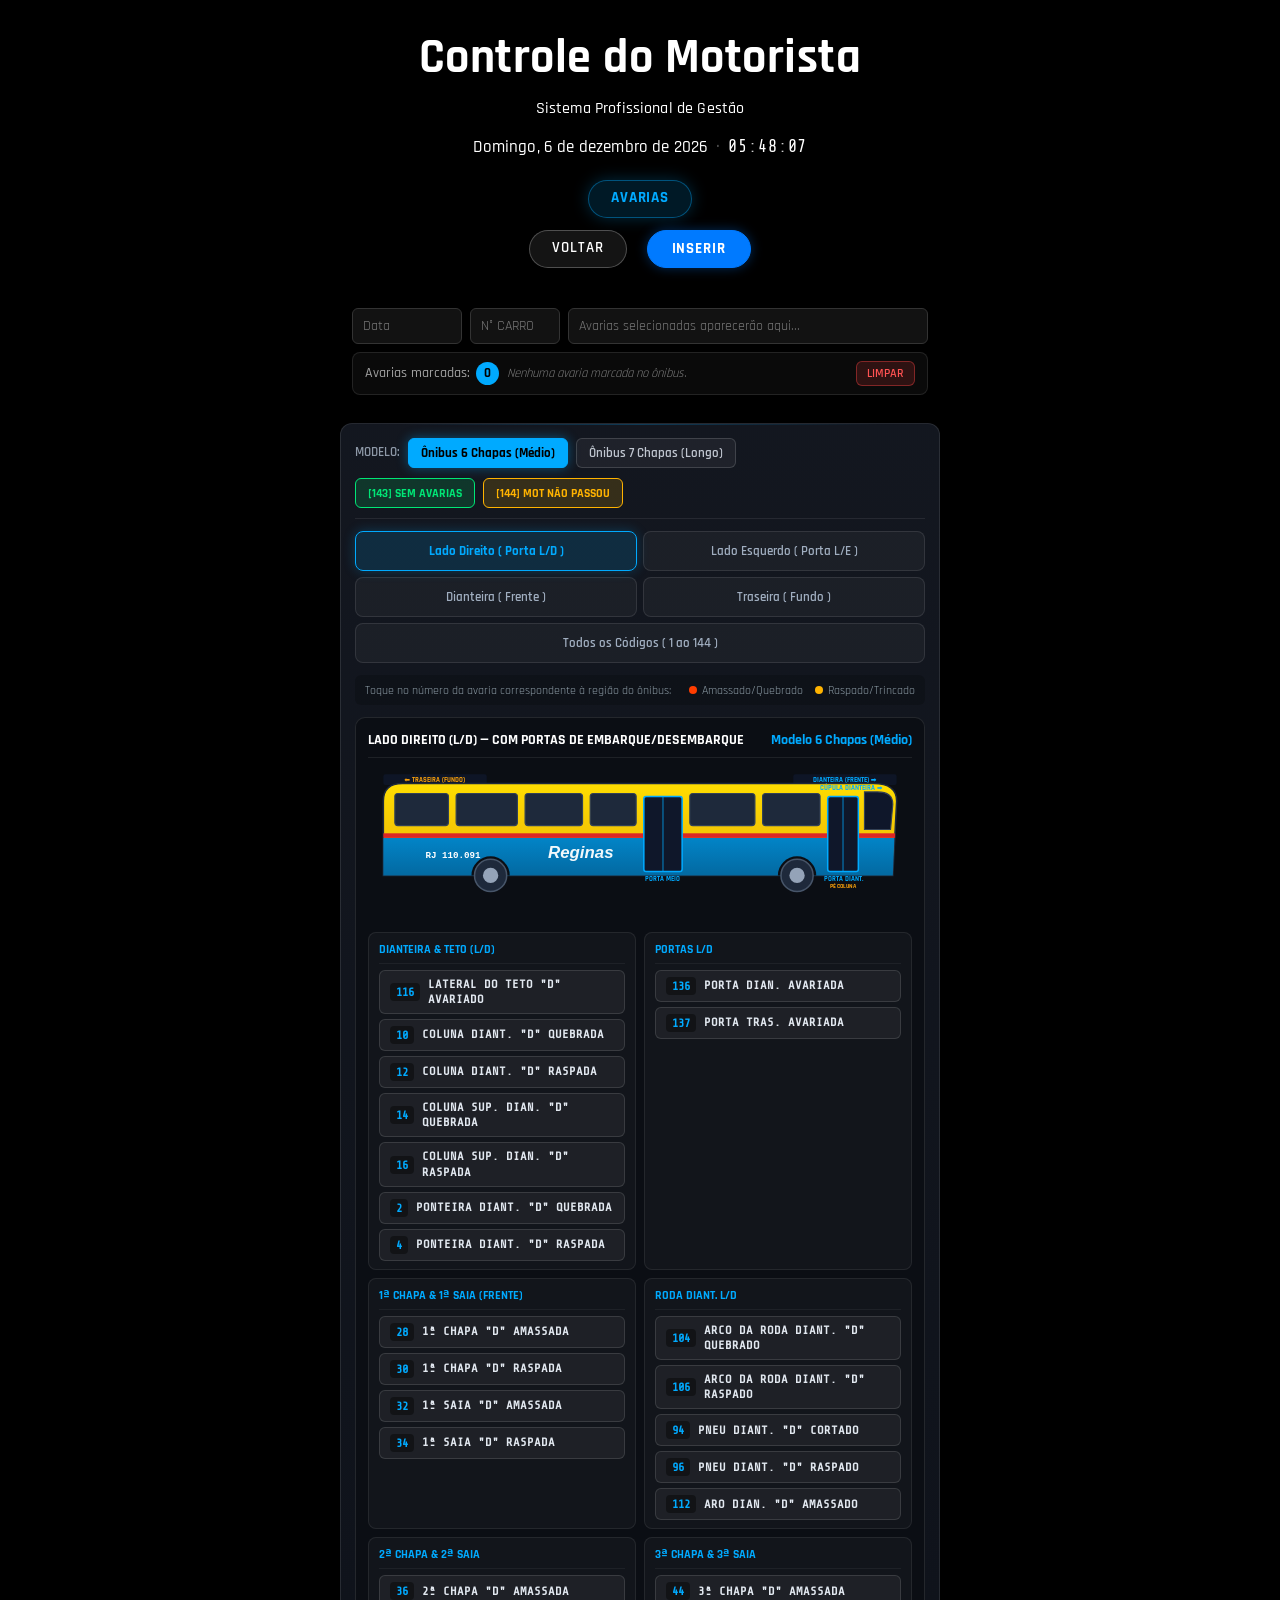
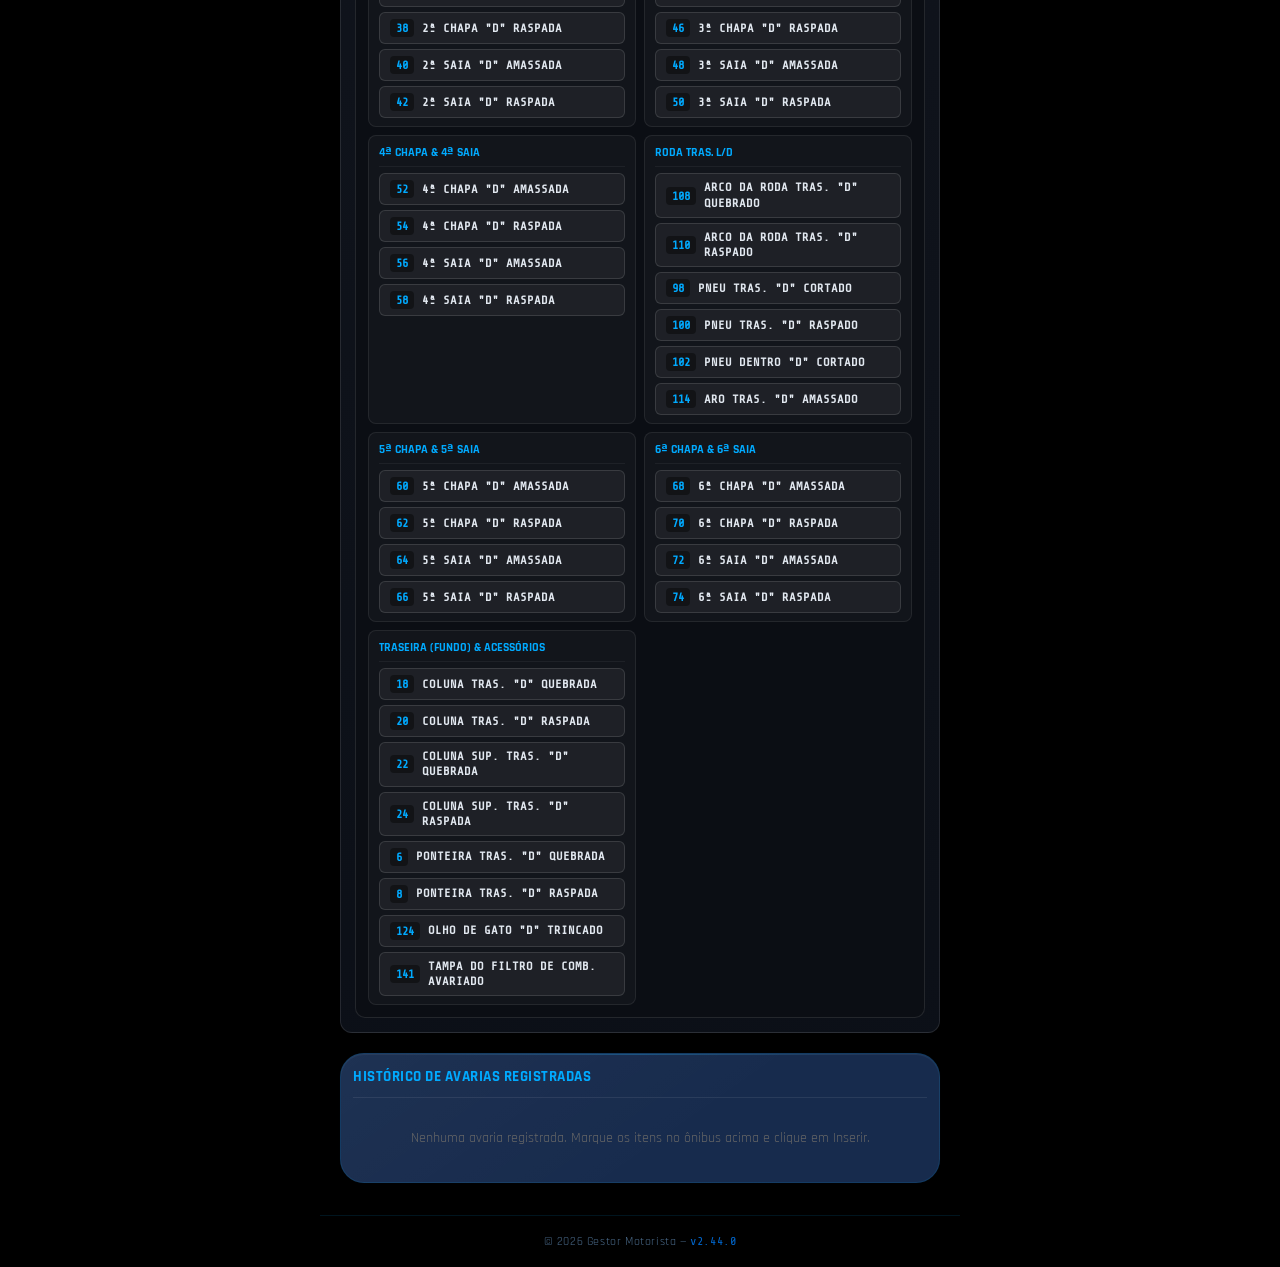
==== commit 56443f48: "feat: v2.44.0 - envio WhatsApp total/parcial na jornada, sincronizacao de avarias, persistencia e te" ====
--- a/avarias.html
+++ b/avarias.html
@@ -80,8 +80,8 @@
     <section class="barra-inserir-container" aria-label="Campos de cadastro de avarias">
       <form id="formInserirAvaria" class="form-escala-wrapper">
         <div class="form-escala-row form-avarias-row">
-          <input type="text" id="inputAvariaData" class="input-escala col-avaria-data" placeholder="Data" maxlength="10" />
-          <input type="text" id="inputAvariaCarro" class="input-escala col-avaria-carro" placeholder="N° Carro" maxlength="15" list="listaCarrosJornadaDatalist" autocomplete="off" required />
+          <input type="text" id="inputAvariaData" class="input-escala col-avaria-data" placeholder="Data" maxlength="10" inputmode="numeric" />
+          <input type="text" id="inputAvariaCarro" class="input-escala col-avaria-carro" placeholder="N° Carro" maxlength="15" list="listaCarrosJornadaDatalist" autocomplete="off" inputmode="numeric" required />
           <datalist id="listaCarrosJornadaDatalist"></datalist>
           <input type="text" id="inputAvariaDescricao" class="input-escala col-avaria-descricao" placeholder="Avarias selecionadas aparecerão aqui..." readonly required />
         </div>
@@ -192,7 +192,7 @@
   <footer class="app-footer" role="contentinfo">
     <p class="app-footer__text">
       &copy; <span id="footerYear"></span> Gestor Motorista —
-      <span class="app-footer__version">v2.33.0</span>
+      <span class="app-footer__version">v2.43.0</span>
     </p>
   </footer>
 
--- a/style.css
+++ b/style.css
@@ -447,6 +447,54 @@
   background: rgba(255, 59, 48, 0.2);
   border-color: rgba(255, 59, 48, 0.6);
   color: #ff5252;
+}
+
+/* Botões WhatsApp no Topo da Jornada */
+.topo-acoes-linha--whatsapp {
+  margin-top: 2px;
+  gap: 12px;
+}
+
+.btn-whatsapp-topo {
+  display: inline-flex;
+  align-items: center;
+  justify-content: center;
+  gap: 6px;
+  background-color: #25d366;
+  color: #ffffff;
+  border: 1px solid #1ebd5a;
+  border-radius: var(--radius-pill);
+  font-size: 0.88rem;
+  font-weight: 700;
+  font-family: var(--font-family-ui);
+  letter-spacing: 0.04em;
+  text-transform: uppercase;
+  padding: 0 18px;
+  height: 36px;
+  min-height: 36px;
+  cursor: pointer;
+  white-space: nowrap;
+  box-sizing: border-box;
+  transition: all var(--transition-fast);
+  -webkit-tap-highlight-color: transparent;
+  box-shadow: 0 0 12px rgba(37, 211, 102, 0.35);
+}
+
+.btn-whatsapp-topo:hover {
+  background-color: #128c7e;
+  border-color: #0e7064;
+  box-shadow: 0 0 16px rgba(37, 211, 102, 0.5);
+}
+
+.btn-whatsapp-topo:active {
+  transform: scale(0.96);
+  opacity: 0.9;
+}
+
+.btn-whatsapp-topo .whatsapp-icon {
+  display: inline-block;
+  vertical-align: middle;
+  flex-shrink: 0;
 }
 
 /* Badge de status abaixo do relógio */
@@ -1306,6 +1354,18 @@
 .col-jornada-hora-ponto[readonly]:focus {
   border-color: rgba(0, 170, 255, 0.2);
   box-shadow: none;
+  outline: none;
+}
+
+.col-jornada-hora-ponto:not([readonly]) {
+  cursor: text;
+  background-color: #0b172a;
+  border-color: rgba(0, 170, 255, 0.4);
+}
+
+.col-jornada-hora-ponto:not([readonly]):focus {
+  border-color: #00aaff;
+  box-shadow: 0 0 6px rgba(0, 170, 255, 0.4);
   outline: none;
 }
 
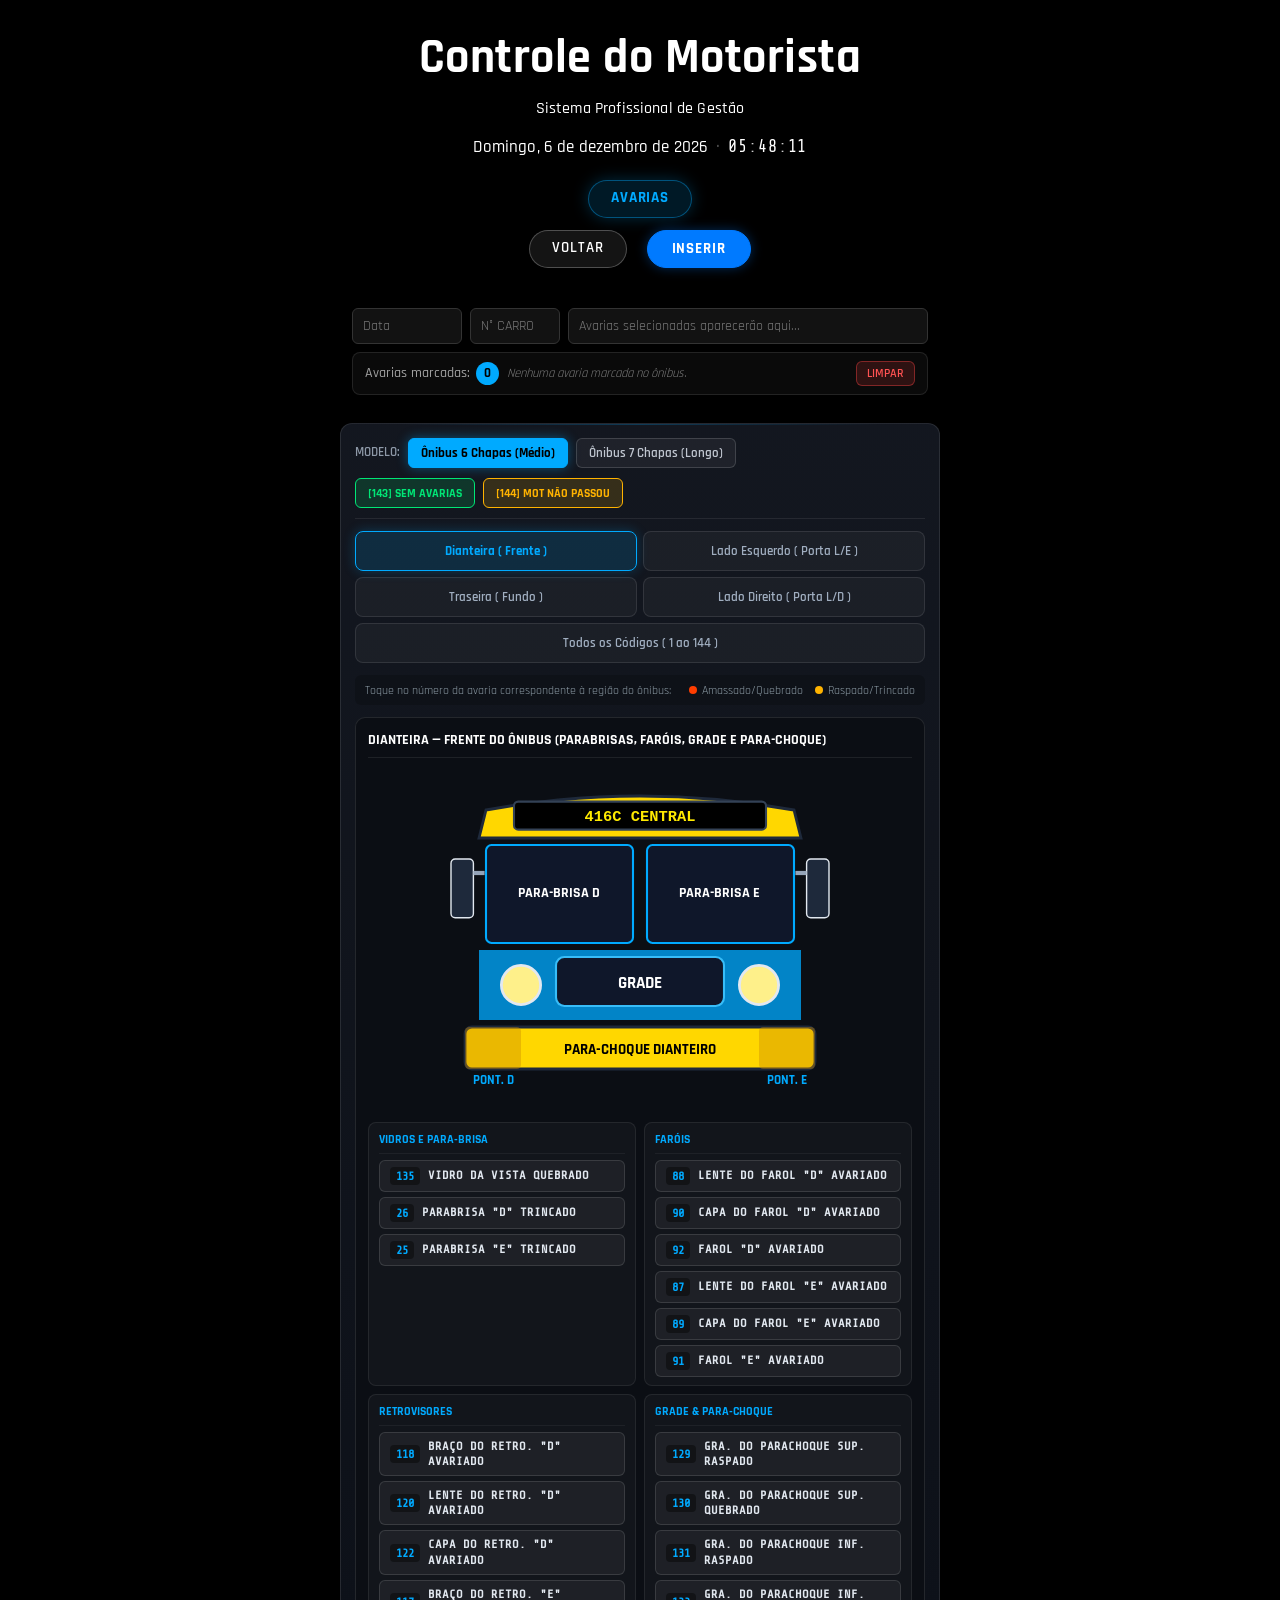
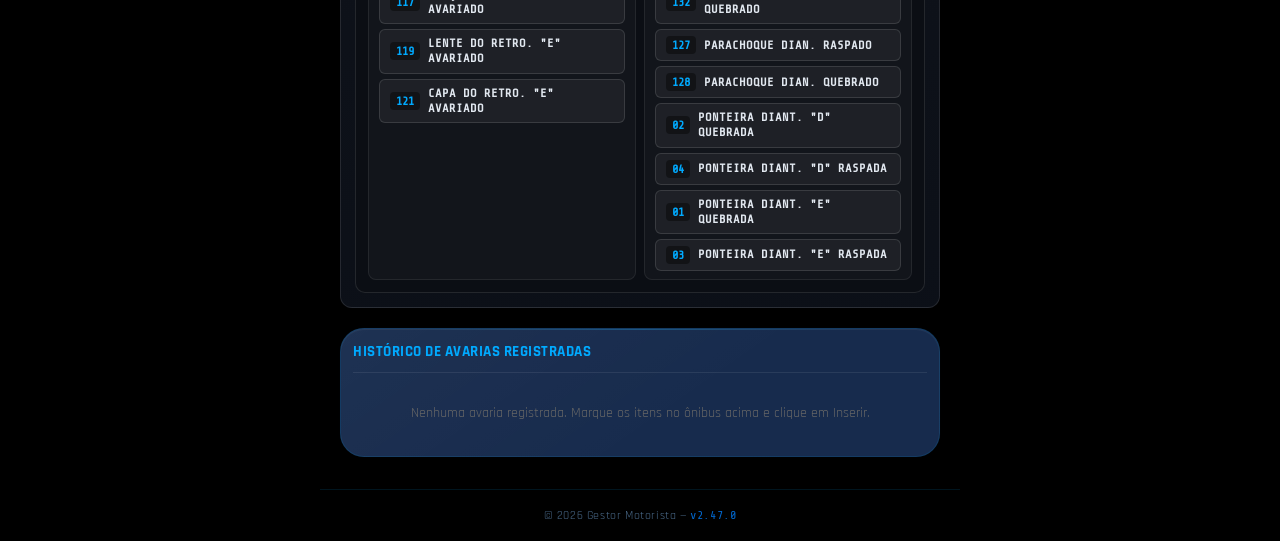
==== commit fe04aa17: "feat: v2.47.0 - formato whatsapp total/parcial, correcao visual avarias e pontos de jornada compacto" ====
--- a/avarias.html
+++ b/avarias.html
@@ -60,7 +60,7 @@
     <div class="selected-badge-container" id="selectedBadgeContainer" aria-live="polite">
       <span class="selected-badge" id="selectedBadge">AVARIAS</span>
       <div class="topo-acoes-linha">
-        <a href="index.html" class="btn-voltar-topo" id="btnVoltarTopo" aria-label="Voltar para a tela inicial">
+        <a href="jornada.html" class="btn-voltar-topo" id="btnVoltarTopo" aria-label="Voltar para a jornada">
           VOLTAR
         </a>
         <button type="submit" form="formInserirAvaria" class="btn-inserir-topo" id="btnInserirAvaria" aria-label="Inserir avaria">
@@ -133,22 +133,22 @@
         </div>
       </div>
 
-      <!-- Abas de Vistas: Linha 1 (L/D e L/E), Linha 2 (Frente e Fundo), Linha 3 (1 ao 144) -->
+      <!-- Abas de Vistas: Linha 1 (Dianteira e L/E), Linha 2 (Traseira e L/D), Linha 3 (1 ao 144) -->
       <nav class="avarias-vistas-grid" role="tablist" aria-label="Vistas do ônibus">
         <div class="avarias-vistas-row">
-          <button type="button" class="avaria-tab-btn is-active" id="tabLadoDireito" data-vista="LD" role="tab" aria-selected="true">
-            Lado Direito ( Porta L/D )
+          <button type="button" class="avaria-tab-btn is-active" id="tabDianteira" data-vista="DIAN" role="tab" aria-selected="true">
+            Dianteira ( Frente )
           </button>
           <button type="button" class="avaria-tab-btn" id="tabLadoEsquerdo" data-vista="LE" role="tab" aria-selected="false">
             Lado Esquerdo ( Porta L/E )
           </button>
         </div>
         <div class="avarias-vistas-row">
-          <button type="button" class="avaria-tab-btn" id="tabDianteira" data-vista="DIAN" role="tab" aria-selected="false">
-            Dianteira ( Frente )
-          </button>
           <button type="button" class="avaria-tab-btn" id="tabTraseira" data-vista="TRAS" role="tab" aria-selected="false">
             Traseira ( Fundo )
+          </button>
+          <button type="button" class="avaria-tab-btn" id="tabLadoDireito" data-vista="LD" role="tab" aria-selected="false">
+            Lado Direito ( Porta L/D )
           </button>
         </div>
         <div class="avarias-vistas-row avarias-vistas-row--full">
--- a/style.css
+++ b/style.css
@@ -665,6 +665,13 @@
   background-color: var(--color-accent-secondary);
   border-color: var(--color-accent-primary);
   box-shadow: 0 0 16px rgba(0, 170, 255, 0.4);
+}
+
+@media (max-width: 380px) {
+  .btn-card-action {
+    padding: 8px 12px;
+    font-size: 0.90rem;
+  }
 }
 
 /* ============================================================
@@ -947,13 +954,55 @@
   margin: 6px 0;
 }
 
-/* Linha 7 do formulário de jornada (Avarias — largura total) */
+/* Linha 7 do formulário de jornada (Botão Avarias + Campo Avarias) */
 .form-jornada-row--bottom {
-  display: grid;
-  grid-template-columns: 1fr;
-  gap: 8px;
-  align-items: center;
-  width: 100%;
+  display: flex;
+  align-items: center;
+  gap: 8px;
+  width: 100%;
+}
+
+/* Botão Avarias em jornada.html antes do campo Avarias */
+.btn-jornada-avarias {
+  min-height: 38px;
+  background: linear-gradient(180deg, #102a45 0%, #081627 100%);
+  color: #00d0ff;
+  border: 1px solid rgba(0, 170, 255, 0.4);
+  border-radius: var(--radius-md);
+  font-size: 0.86rem;
+  font-weight: 700;
+  font-family: var(--font-family-ui);
+  letter-spacing: 0.02em;
+  cursor: pointer;
+  display: inline-flex;
+  align-items: center;
+  justify-content: center;
+  text-align: center;
+  padding: 6px 14px;
+  text-decoration: none;
+  transition: all var(--transition-fast);
+  -webkit-tap-highlight-color: transparent;
+  box-shadow: 0 2px 6px rgba(0, 0, 0, 0.35);
+  white-space: nowrap;
+  flex: 0 0 auto;
+}
+
+.btn-jornada-avarias:hover {
+  background: linear-gradient(180deg, #173b61 0%, #0c213a 100%);
+  border-color: #00e676;
+  color: #ffffff;
+  box-shadow: 0 0 10px rgba(0, 230, 118, 0.35);
+}
+
+.btn-jornada-avarias:active {
+  transform: scale(0.97);
+  background: #00aaff;
+  color: #000000;
+}
+
+.form-jornada-row--bottom .col-jornada-avarias {
+  flex: 1;
+  min-width: 0;
 }
 
 /* Card de cada jornada cadastrada */
@@ -1115,6 +1164,37 @@
   grid-template-columns: 1fr 1fr;
   gap: 8px;
   align-items: stretch;
+  width: 100%;
+}
+
+.form-jornada-row--tripla {
+  display: grid;
+  grid-template-columns: repeat(3, minmax(0, 1fr));
+  gap: 6px;
+  align-items: stretch;
+  width: 100%;
+}
+
+.form-jornada-row--tripla .btn-jornada-hora {
+  font-size: 0.70rem;
+  padding: 4px 2px;
+  min-height: 32px;
+  line-height: 1.12;
+  white-space: normal;
+  text-align: center;
+}
+
+.form-jornada-row--tripla .col-jornada-hora-ponto {
+  height: 28px;
+  font-size: 0.74rem;
+  padding: 2px 1px;
+}
+
+.item-jornada-row--tripla {
+  display: grid;
+  grid-template-columns: repeat(3, minmax(0, 1fr));
+  gap: 6px;
+  align-items: center;
   width: 100%;
 }
 
@@ -3078,6 +3158,20 @@
     font-size: 0.72rem;
     padding: 3px 1px;
   }
+
+  .form-jornada-row--tripla {
+    gap: 4px;
+  }
+  .form-jornada-row--tripla .btn-jornada-hora {
+    font-size: 0.65rem;
+    padding: 3px 1px;
+    min-height: 28px;
+    line-height: 1.08;
+  }
+  .form-jornada-row--tripla .col-jornada-hora-ponto {
+    height: 26px;
+    font-size: 0.68rem;
+  }
 }
 
 @media (min-width: 600px) {
